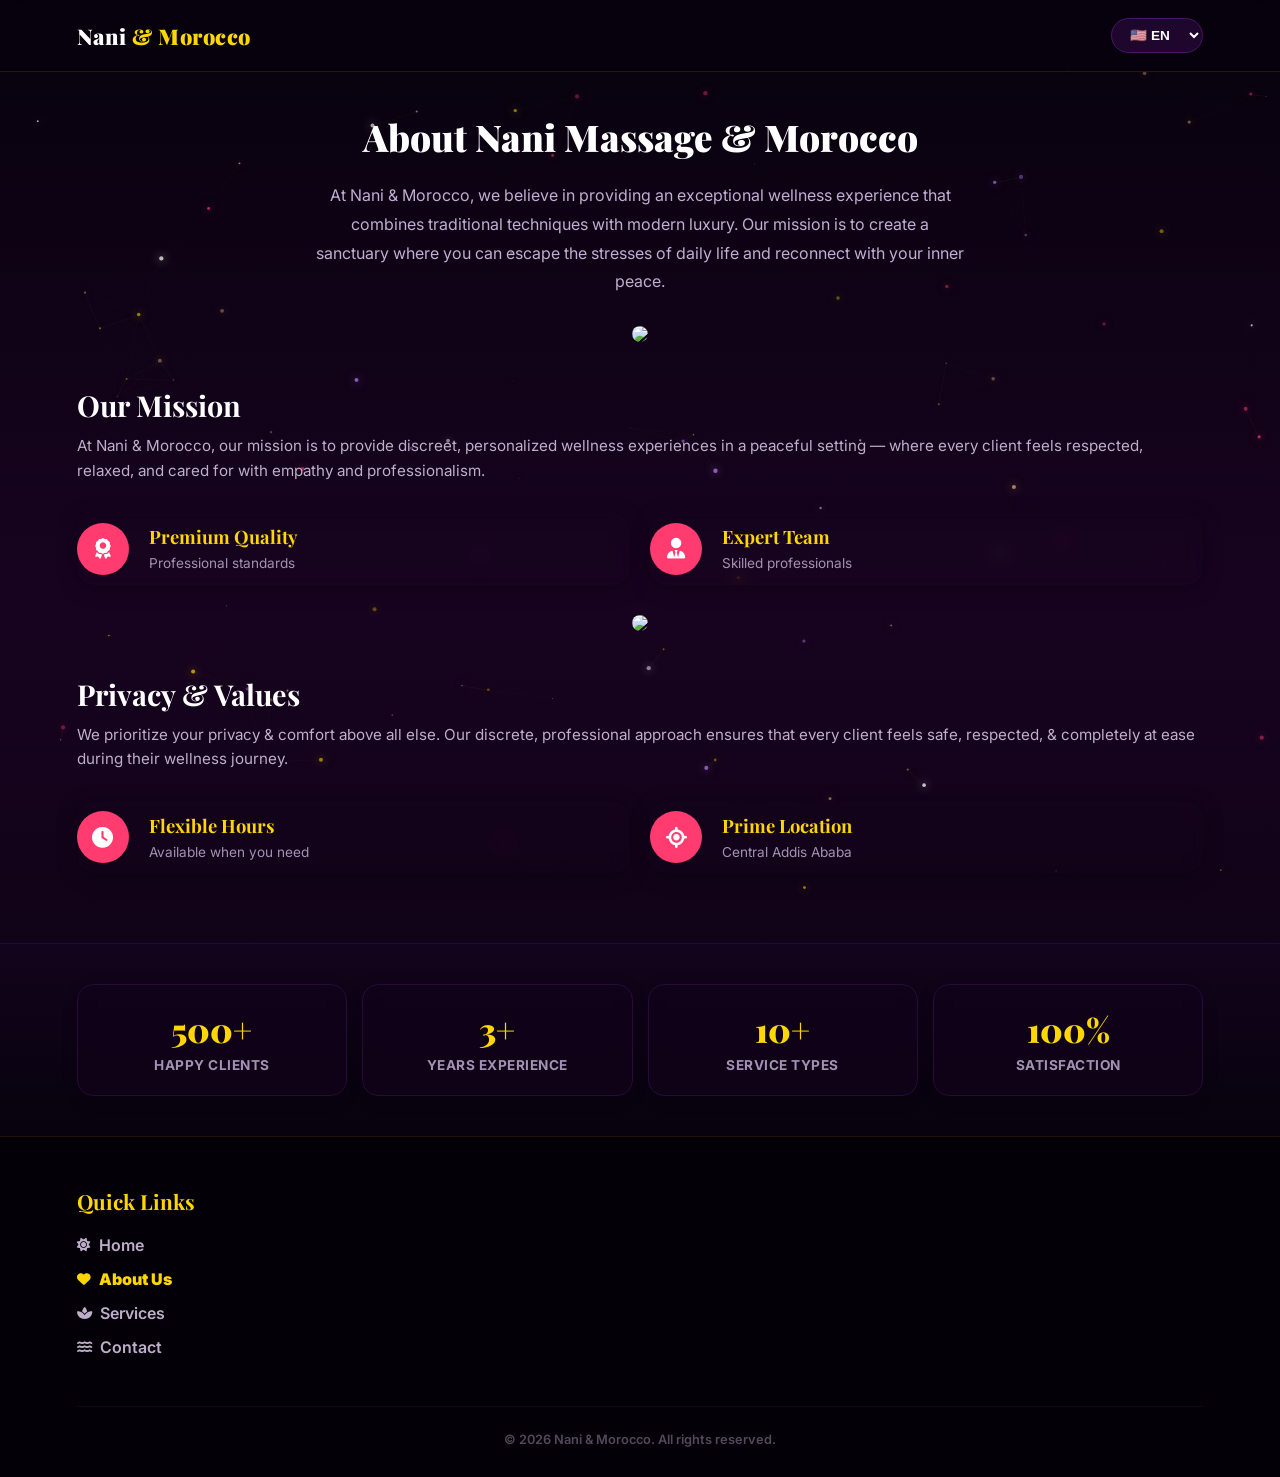
==== about.html @ 04560726 "Update images in about.html with new sources" ====
<!DOCTYPE html>
<html lang="en">
<head>
    <meta charset="UTF-8">
    <meta name="viewport" content="width=device-width, initial-scale=1.0">
    <title>About Nani Massage & Morocco</title>
    <link rel="stylesheet" href="style.css">
    <link rel="preconnect" href="https://fonts.googleapis.com">
    <link rel="preconnect" href="https://fonts.gstatic.com" crossorigin>
    <link href="https://fonts.googleapis.com/css2?family=Inter:wght@400;600;700;900&family=Playfair+Display:wght@700;900&display=swap" rel="stylesheet">
    <link rel="stylesheet" href="https://cdnjs.cloudflare.com/ajax/libs/font-awesome/6.4.0/css/all.min.css">
</head>
<body>

    <!-- ═══ PARTICLE ANIMATION ═══ -->
    <canvas id="particle-canvas"></canvas>

    <header class="navbar">
        <a href="index.html" class="logo" style="text-decoration: none;">Nani <span>& Morocco</span></a>
        <select id="lang-switcher" class="lang-dropdown-select">
            <option value="en" selected>🇺🇸 EN</option>
            <option value="am">🇪🇹 AM</option>
        </select>
    </header>

    <section class="get-in-touch-section">
        <div class="get-in-touch-header">
            <h2 id="about-main-title">About Nani Massage & Morocco</h2>
            <p id="about-main-desc" style="color: #c1aed3; line-height: 1.8; max-width: 650px; margin: 20px auto; font-size: 1rem;">At Nani & Morocco, we believe in providing an exceptional wellness experience that combines traditional techniques with modern luxury. Our mission is to create a sanctuary where you can escape the stresses of daily life and reconnect with your inner peace.</p>
        </div>

        <div style="text-align: center; margin: 30px 0;"><img src="https://images.unsplash.com/photo-1544161515-4ab6ce6db874?w=800&q=80" style="width: 100%; border-radius: 16px; max-height: 250px; object-fit: cover;"></div>

        <div class="get-in-touch-header" style="text-align: left; margin-top: 40px;">
            <h3 id="mission-title" style="font-family: 'Playfair Display', serif; font-size: 1.8rem; color: #fff;">Our Mission</h3>
            <p id="mission-desc" style="color: #bfaec9; font-size: 0.95rem; line-height: 1.6; margin-top: 10px;">At Nani & Morocco, our mission is to provide discreet, personalized wellness experiences in a peaceful setting — where every client feels respected, relaxed, and cared for with empathy and professionalism.</p>
        </div>

        <div class="contact-cards-stack" style="margin-top: 20px;">
            <div class="contact-detail-row" style="background: transparent; border: none; padding: 10px 0;">
                <div class="icon-circle-bg pink-btn-circle" style="background: #ff3b70;"><i class="fa-solid fa-award"></i></div>
                <div class="contact-row-text">
                    <h4 id="m-sub1-t">Premium Quality</h4>
                    <p id="m-sub1-d" style="font-size: 0.85rem; color: #a491b3; font-weight: 400;">Professional standards</p>
                </div>
            </div>
            <div class="contact-detail-row" style="background: transparent; border: none; padding: 10px 0;">
                <div class="icon-circle-bg pink-btn-circle" style="background: #ff3b70;"><i class="fa-solid fa-user-tie"></i></div>
                <div class="contact-row-text">
                    <h4 id="m-sub2-t">Expert Team</h4>
                    <p id="m-sub2-d" style="font-size: 0.85rem; color: #a491b3; font-weight: 400;">Skilled professionals</p>
                </div>
            </div>
        </div>

        <div style="text-align: center; margin: 30px 0;"><img src="https://images.unsplash.com/photo-1519823551278-64ac92734fb1?w=800&q=80" style="width: 100%; border-radius: 16px; max-height: 250px; object-fit: cover;"></div>

        <div class="get-in-touch-header" style="text-align: left; margin-top: 40px;">
            <h3 id="values-title" style="font-family: 'Playfair Display', serif; font-size: 1.8rem; color: #fff;">Privacy & Values</h3>
            <p id="values-desc" style="color: #bfaec9; font-size: 0.95rem; line-height: 1.6; margin-top: 10px;">We prioritize your privacy & comfort above all else. Our discrete, professional approach ensures that every client feels safe, respected, & completely at ease during their wellness journey.</p>
        </div>

        <div class="contact-cards-stack" style="margin-top: 20px;">
            <div class="contact-detail-row" style="background: transparent; border: none; padding: 10px 0;">
                <div class="icon-circle-bg pink-btn-circle" style="background: #ff3b70;"><i class="fa-solid fa-clock"></i></div>
                <div class="contact-row-text">
                    <h4 id="v-sub1-t">Flexible Hours</h4>
                    <p id="v-sub1-d" style="font-size: 0.85rem; color: #a491b3; font-weight: 400;">Available when you need</p>
                </div>
            </div>
            <div class="contact-detail-row" style="background: transparent; border: none; padding: 10px 0;">
                <div class="icon-circle-bg pink-btn-circle" style="background: #ff3b70;"><i class="fa-solid fa-location-crosshairs"></i></div>
                <div class="contact-row-text">
                    <h4 id="v-sub2-t">Prime Location</h4>
                    <p id="v-sub2-d" style="font-size: 0.85rem; color: #a491b3; font-weight: 400;">Central Addis Ababa</p>
                </div>
            </div>
        </div>
    </section>

    <section class="stats-grid-container">
        <div class="stat-item-box"><h3>500+</h3><p id="st-1">Happy Clients</p></div>
        <div class="stat-item-box"><h3>3+</h3><p id="st-2">Years Experience</p></div>
        <div class="stat-item-box"><h3>10+</h3><p id="st-3">Service Types</p></div>
        <div class="stat-item-box"><h3>100%</h3><p id="st-4">Satisfaction</p></div>
    </section>

    <footer class="vip-luxury-footer">
        <div class="footer-inner-content">
            <div class="footer-links-column">
                <h3 id="f-links-title">Quick Links</h3>
                <ul>
                    <li><a href="index.html" id="f-link-home"><i class="fa-solid fa-sun"></i> Home</a></li>
                    <li><a href="about.html" class="active-link" id="f-link-about"><i class="fa-solid fa-heart"></i> About Us</a></li>
                    <li><a href="services.html" id="f-link-services"><i class="fa-solid fa-spa"></i> Services</a></li>
                    <li><a href="booking.html" id="f-link-contact"><i class="fa-solid fa-water"></i> Contact</a></li>
                </ul>
            </div>
        </div>
        <div class="footer-copyright-bottom">
            <p>© 2026 Nani & Morocco. All rights reserved.</p>
        </div>
    </footer>

    <script>
        // ─── PARTICLE ANIMATION ───────────────────────────────────────────
        (function() {
            const canvas = document.getElementById('particle-canvas');
            const ctx = canvas.getContext('2d');
            let W, H;
            function resize() { W = canvas.width = window.innerWidth; H = canvas.height = window.innerHeight; }
            resize(); window.addEventListener('resize', resize);
            const COLORS = ['#ffd700','#ff3b70','#c084fc','#e0a96d','#ffffff'];
            class Particle {
                constructor(init) { this.reset(init); }
                reset(init) {
                    this.x=Math.random()*W; this.y=init?Math.random()*H:H+10;
                    this.r=Math.random()*1.8+0.4; this.color=COLORS[Math.floor(Math.random()*COLORS.length)];
                    this.vy=-(Math.random()*0.5+0.15); this.vx=(Math.random()-0.5)*0.3;
                    this.life=0; this.maxLife=Math.random()*200+150;
                }
                update() { this.x+=this.vx; this.y+=this.vy; this.life++; if(this.life>this.maxLife||this.y<-10)this.reset(false); }
                draw() {
                    const p=this.life/this.maxLife,alpha=p<0.2?p/0.2:p>0.8?1-(p-0.8)/0.2:1;
                    ctx.save(); ctx.globalAlpha=alpha*0.75; ctx.shadowBlur=10; ctx.shadowColor=this.color;
                    ctx.beginPath(); ctx.arc(this.x,this.y,this.r,0,Math.PI*2); ctx.fillStyle=this.color; ctx.fill(); ctx.restore();
                }
            }
            function drawLines(ps) {
                for(let i=0;i<ps.length;i++) for(let j=i+1;j<ps.length;j++){
                    const dx=ps[i].x-ps[j].x,dy=ps[i].y-ps[j].y,d=Math.sqrt(dx*dx+dy*dy);
                    if(d<100){ctx.save();ctx.globalAlpha=(1-d/100)*0.12;ctx.strokeStyle='#ffd700';ctx.lineWidth=0.5;ctx.beginPath();ctx.moveTo(ps[i].x,ps[i].y);ctx.lineTo(ps[j].x,ps[j].y);ctx.stroke();ctx.restore();}
                }
            }
            let mouse={x:-999,y:-999};
            window.addEventListener('mousemove',e=>{mouse.x=e.clientX;mouse.y=e.clientY;});
            const COUNT=Math.min(100,Math.floor(window.innerWidth/8));
            const particles=Array.from({length:COUNT},()=>new Particle(true));
            function animate(){
                ctx.clearRect(0,0,W,H); drawLines(particles);
                particles.forEach(p=>{
                    const dx=p.x-mouse.x,dy=p.y-mouse.y,d=Math.sqrt(dx*dx+dy*dy);
                    if(d<90){p.x+=(dx/d)*0.8;p.y+=(dy/d)*0.8;}
                    p.update(); p.draw();
                });
                requestAnimationFrame(animate);
            }
            animate();
        })();

        // ─── LANGUAGE ─────────────────────────────────────────────────────
        const translations = {
            en: {
                aboutMainTitle: "About Nani Massage & Morocco",
                aboutMainDesc: "At Nani & Morocco, we believe in providing an exceptional wellness experience that combines traditional techniques with modern luxury. Our mission is to create a sanctuary where you can escape the stresses of daily life and reconnect with your inner peace.",
                missionTitle: "Our Mission",
                missionDesc: "At Nani & Morocco, our mission is to provide discreet, personalized wellness experiences in a peaceful setting — where every client feels respected, relaxed, and cared for with empathy and professionalism.",
                mSub1T: "Premium Quality", mSub1D: "Professional standards",
                mSub2T: "Expert Team", mSub2D: "Skilled professionals",
                valuesTitle: "Privacy & Values",
                valuesDesc: "We prioritize your privacy & comfort above all else. Our discrete, professional approach ensures that every client feels safe, respected, & completely at ease during their wellness journey.",
                vSub1T: "Flexible Hours", vSub1D: "Available when you need",
                vSub2T: "Prime Location", vSub2D: "Central Addis Ababa",
                st1: "Happy Clients", st2: "Years Experience", st3: "Service Types", st4: "Satisfaction",
                fLinksTitle: "Quick Links"
            },
            am: {
                aboutMainTitle: "ስለ Nani ማሳጅ እና ሞሮኮ",
                aboutMainDesc: "በ Nani & Morocco፣ ባህላዊ ዘዴዎችን ከዘመናዊ የቅንጦት ሁኔታ ጋር የሚያጣምር ልዩ የዌልነስ አገልግሎት እንደምናቀርብ እናምናለን። አላማችን ከዕለት ተዕለት ኑሮ ውጥረት አምልጠው ከውስጥ ሰላምዎ ጋር የሚገናኙበት ማዕከል መፍጠር ነው።",
                missionTitle: "ራዕያችን (Mission)",
                missionDesc: "በ Nani & Morocco፣ የእኛ ተልዕኮ ሰላማዊ በሆነ አካባቢ ውስጥ ጥንቃቄ የተሞላበት እና የተመቻቸ የዌልነስ አገልግሎት መስጠት ነው — እያንዳንዱ ደንበኛ በአክብሮት፣ በመዝናናት እና በሙያዊ ብቃት እንክብካቤ እንዲያገኝ እናደርጋለን።",
                mSub1T: "ከፍተኛ ጥራት", mSub1D: "ፕሮፌሽናል ስታንዳርድ",
                mSub2T: "የባለሙያ ቡድን", mSub2D: "ብቁ ባለሙያዎች",
                valuesTitle: "ምስጢራዊነት እና እሴቶቻችን",
                valuesDesc: "ከምንም ነገር በላይ ለምስጢርዎ እና ለምቾትዎ ቅድሚያ እንሰጣለን። የእኛ ጥንቃቄ የተሞላበት ሙያዊ አካሄድ እያንዳንዱ ደንበኛ በዌልነስ ጉዟቸው ወቅት ደህንነቱ የተጠበቀ፣ የተከበረ እና ሙሉ በሙሉ ዘና ያለ ስሜት እንዲሰማው ያደርጋል።",
                vSub1T: "ተለዋዋጭ ሰዓታት", vSub1D: "በፈለጉት ሰዓት የሚገኝ",
                vSub2T: "ዋና ቦታ", vSub2D: "መሀል አዲስ አበባ",
                st1: "ደስተኛ ደንበኞች", st2: "የዓመታት ልምድ", st3: "የአገልግሎት ዓይነቶች", st4: "እርካታ",
                fLinksTitle: "ፈጣን ሊንኮች"
            }
        };
        const switcher = document.getElementById("lang-switcher");
        function applyLanguage(lang) {
            const t = translations[lang];
            document.getElementById("about-main-title").innerText = t.aboutMainTitle;
            document.getElementById("about-main-desc").innerText = t.aboutMainDesc;
            document.getElementById("mission-title").innerText = t.missionTitle;
            document.getElementById("mission-desc").innerText = t.missionDesc;
            document.getElementById("m-sub1-t").innerText = t.mSub1T;
            document.getElementById("m-sub1-d").innerText = t.mSub1D;
            document.getElementById("m-sub2-t").innerText = t.mSub2T;
            document.getElementById("m-sub2-d").innerText = t.mSub2D;
            document.getElementById("values-title").innerText = t.valuesTitle;
            document.getElementById("values-desc").innerText = t.valuesDesc;
            document.getElementById("v-sub1-t").innerText = t.vSub1T;
            document.getElementById("v-sub1-d").innerText = t.vSub1D;
            document.getElementById("v-sub2-t").innerText = t.vSub2T;
            document.getElementById("v-sub2-d").innerText = t.vSub2D;
            document.getElementById("st-1").innerText = t.st1;
            document.getElementById("st-2").innerText = t.st2;
            document.getElementById("st-3").innerText = t.st3;
            document.getElementById("st-4").innerText = t.st4;
            document.getElementById("f-links-title").innerText = t.fLinksTitle;
            localStorage.setItem("selectedLang", lang);
        }
        switcher.addEventListener("change", e => applyLanguage(e.target.value));
        const savedLang = localStorage.getItem("selectedLang") || "en";
        switcher.value = savedLang;
        applyLanguage(savedLang);
    </script>
</body>
</html>
---- style.css ----
/* ==========================================================================
   1. Base Setup & Font Integration
   ========================================================================== */
* {
    margin: 0;
    padding: 0;
    box-sizing: border-box;
}

body {
    background: linear-gradient(180deg, #07020d 0%, #17031f 40%, #07020d 100%);
    color: #FFFFFF;
    font-family: 'Inter', sans-serif;
    overflow-x: hidden;
    position: relative;
}

/* ==========================================================================
   PARTICLE ANIMATION CANVAS
   ========================================================================== */
#particle-canvas {
    position: fixed;
    top: 0; left: 0;
    width: 100%; height: 100%;
    z-index: 0;
    pointer-events: none;
}

/* Ensure all content sits above canvas */
.navbar, section, footer, header {
    position: relative;
    z-index: 1;
}

/* ==========================================================================
   2. Header & Language Switcher Dropdown
   ========================================================================== */
.navbar {
    display: flex;
    justify-content: space-between;
    align-items: center;
    padding: 18px 6%;
    background: rgba(7, 2, 13, 0.85);
    backdrop-filter: blur(20px);
    border-bottom: 1px solid rgba(255, 215, 0, 0.12);
    position: sticky;
    top: 0; z-index: 100;
}

.logo {
    font-family: 'Playfair Display', serif;
    font-size: 1.35rem;
    font-weight: 900;
    color: #FFFFFF;
    letter-spacing: 0.5px;
}

.logo span { color: #ffd700; }

.nav-right {
    display: flex;
    align-items: center;
    gap: 12px;
}

.lang-dropdown-select {
    background: #1e062c;
    border: 1px solid #4a1566;
    color: #FFFFFF;
    padding: 8px 14px;
    border-radius: 20px;
    font-size: 0.85rem;
    font-weight: 700;
    cursor: pointer;
    outline: none;
}

.lang-dropdown-select option {
    background: #17031f;
    color: #FFFFFF;
}

/* ==========================================================================
   3. Hero Showcase (Welcome Page)
   ========================================================================== */
.hero-section {
    padding: 60px 6% 40px 6%;
    text-align: center;
    position: relative;
    z-index: 1;
}

.hero-icon {
    font-size: 2.5rem;
    color: #ffd700;
    margin-bottom: 15px;
    animation: floatIcon 3s ease-in-out infinite;
}

@keyframes floatIcon {
    0%, 100% { transform: translateY(0); }
    50% { transform: translateY(-8px); }
}

.hero-title {
    font-family: 'Playfair Display', serif;
    font-size: 2.6rem;
    font-weight: 900;
    line-height: 1.3;
    margin-bottom: 20px;
    letter-spacing: 0.5px;
}

.hero-desc {
    color: #ffd700;
    font-size: 1rem;
    font-weight: 600;
    line-height: 1.6;
    max-width: 540px;
    margin: 0 auto 35px auto;
}

.hero-buttons {
    display: flex;
    flex-direction: column;
    gap: 15px;
    max-width: 320px;
    margin: 0 auto;
}

.btn-pink-full {
    display: inline-block;
    background: linear-gradient(90deg, #ff3b70 0%, #e60042 100%);
    color: #fff;
    padding: 16px;
    border-radius: 30px;
    border: none;
    font-weight: 800;
    font-size: 1rem;
    cursor: pointer;
    text-decoration: none;
    text-align: center;
    box-shadow: 0 4px 20px rgba(255, 59, 112, 0.4);
    transition: transform 0.2s ease, box-shadow 0.2s ease;
    width: 100%;
}

.btn-pink-full:hover {
    transform: translateY(-2px);
    box-shadow: 0 8px 30px rgba(255, 59, 112, 0.55);
}

.btn-pink-full:active { transform: scale(0.98); }

.btn-gold-outline {
    display: inline-block;
    background: transparent;
    border: 1.5px solid #ffd700;
    color: #ffd700;
    padding: 14px;
    border-radius: 30px;
    font-weight: 800;
    font-size: 1rem;
    cursor: pointer;
    text-decoration: none;
    text-align: center;
    transition: background 0.2s ease;
}

.btn-gold-outline:hover {
    background: rgba(255, 215, 0, 0.08);
}

/* ==========================================================================
   4. Premium Services Layout
   ========================================================================== */
.premium-services-section { padding: 40px 6%; }
.services-header-box { text-align: center; margin-bottom: 35px; }
.gold-tag { color: #ffd700; font-size: 0.85rem; font-weight: 800; letter-spacing: 1.5px; display: block; }
.services-header-box h2 { font-family: 'Playfair Display', serif; font-size: 2.3rem; font-weight: 900; margin-top: 10px; }
.services-header-box p { color: #a491b3; font-size: 0.95rem; margin-top: 8px; }

.services-vertical-list { display: flex; flex-direction: column; gap: 30px; }

.service-panel-card {
    background: rgba(18, 4, 28, 0.85);
    border: 1px solid #310d47;
    border-radius: 20px;
    overflow: hidden;
    box-shadow: 0 5px 25px rgba(0,0,0,0.4);
    backdrop-filter: blur(10px);
    transition: transform 0.3s ease, box-shadow 0.3s ease;
}

.service-panel-card:hover {
    transform: translateY(-4px);
    box-shadow: 0 12px 40px rgba(255, 59, 112, 0.15);
}

.panel-img-wrap { height: 230px; position: relative; }
.panel-img-wrap img { width: 100%; height: 100%; object-fit: cover; }

.panel-badge-pink, .panel-badge-blue {
    position: absolute;
    top: 15px; left: 15px;
    color: white;
    padding: 5px 14px;
    border-radius: 20px;
    font-size: 0.75rem;
    font-weight: 800;
}
.panel-badge-pink { background: #ff3b70; }
.panel-badge-blue { background: #007bff; }

.panel-info-content { padding: 25px; }
.panel-info-content h3 { font-family: 'Playfair Display', serif; font-size: 1.4rem; font-weight: 900; color: #fff; margin-bottom: 12px; }
.panel-text-desc { color: #c1aed3; font-size: 0.9rem; line-height: 1.6; margin-bottom: 15px; }

.btn-panel-action {
    display: block;
    width: 100%;
    border: none;
    text-align: center;
    background: #ffd700;
    color: #000;
    padding: 14px;
    border-radius: 25px;
    font-weight: 800;
    font-size: 1rem;
    cursor: pointer;
    text-decoration: none;
    box-shadow: 0 4px 12px rgba(255, 215, 0, 0.2);
    transition: transform 0.2s ease, box-shadow 0.2s ease;
}

.btn-panel-action:hover {
    transform: translateY(-2px);
    box-shadow: 0 8px 25px rgba(255, 215, 0, 0.35);
}

/* ==========================================================================
   5. Contact Info Layout
   ========================================================================== */
.get-in-touch-section { padding: 40px 6%; text-align: center; }
.get-in-touch-header h2 { font-family: 'Playfair Display', serif; font-size: 2.3rem; font-weight: 900; margin-bottom: 8px; }
.get-in-touch-header p { color: #a491b3; font-size: 0.95rem; margin-bottom: 30px; }

.contact-cards-stack { display: flex; flex-direction: column; gap: 20px; margin-bottom: 30px; text-align: left; }

.contact-detail-row {
    background: rgba(22, 5, 36, 0.8);
    border: 1px solid rgba(255, 215, 0, 0.15);
    padding: 20px;
    border-radius: 16px;
    display: flex;
    align-items: center;
    gap: 20px;
    box-shadow: 0 4px 20px rgba(0, 0, 0, 0.25);
    backdrop-filter: blur(8px);
    transition: border-color 0.3s ease, transform 0.3s ease;
}

.contact-detail-row:hover {
    border-color: rgba(255, 215, 0, 0.35);
    transform: translateY(-2px);
}

.icon-circle-bg {
    width: 52px; height: 52px;
    border-radius: 50%;
    display: flex;
    justify-content: center;
    align-items: center;
    color: white;
    font-size: 1.3rem;
    flex-shrink: 0;
}
.pink-btn-circle { background: #ff3b70; }

.contact-row-text h4 { color: #ffd700; font-size: 1.15rem; font-weight: 700; font-family: 'Playfair Display', serif; }
.contact-row-text p { font-size: 0.9rem; margin-top: 4px; color: #bfaec9; line-height: 1.5; }

/* ==========================================================================
   6. Contact Form
   ========================================================================== */
.appointment-form-box {
    background: rgba(18, 4, 28, 0.85);
    border: 1px solid #310d47;
    padding: 35px 25px;
    border-radius: 20px;
    box-shadow: 0 8px 25px rgba(0, 0, 0, 0.4);
    backdrop-filter: blur(10px);
    text-align: left;
}

.appointment-form-box h3 {
    font-family: 'Playfair Display', serif;
    font-size: 1.6rem;
    color: #fff;
    margin-bottom: 18px;
    text-align: center;
}

.form-field-group { margin-bottom: 20px; }

.form-field-group label {
    display: block;
    font-size: 0.9rem;
    color: #ffd700;
    margin-bottom: 8px;
    font-weight: 600;
}

.form-field-group input {
    width: 100%;
    padding: 14px;
    background: #1e062c !important;
    border: 1px solid #4a1566 !important;
    color: #FFFFFF !important;
    border-radius: 10px;
    outline: none;
    font-size: 0.95rem;
    transition: border-color 0.3s ease;
}

.form-field-group input:focus { border-color: #ff3b70 !important; }
.form-field-group input::placeholder { color: #7a638a !important; }

/* ==========================================================================
   7. Escape Banner
   ========================================================================== */
.not-sure-section { padding: 30px 6%; }
.not-sure-box {
    background: linear-gradient(135deg, rgba(35, 6, 53, 0.9) 0%, rgba(11, 1, 18, 0.9) 100%);
    border: 1px solid #ff3b70;
    border-radius: 24px;
    padding: 40px 25px;
    text-align: center;
    box-shadow: 0 8px 30px rgba(255, 59, 112, 0.15);
    backdrop-filter: blur(10px);
}

.not-sure-box h2 { font-weight: 900; font-size: 1.9rem; margin-bottom: 12px; }
.not-sure-box p { color: #ffd700; font-size: 0.95rem; line-height: 1.6; margin-bottom: 25px; }

/* ==========================================================================
   8. Stats (About Page)
   ========================================================================== */
.stats-grid-container {
    display: grid;
    grid-template-columns: repeat(2, 1fr);
    gap: 15px;
    padding: 40px 6%;
    background: linear-gradient(180deg, #12041c 0%, #07020d 100%);
    border-top: 1px solid #230b33;
}

.stat-item-box {
    background: rgba(17, 3, 25, 0.8);
    border: 1px solid #280b3b;
    padding: 22px 15px;
    border-radius: 16px;
    text-align: center;
    box-shadow: 0 4px 15px rgba(0,0,0,0.2);
    backdrop-filter: blur(8px);
}

.stat-item-box h3 { color: #ffd700; font-size: 2.1rem; font-weight: 900; font-family: 'Playfair Display', serif; }
.stat-item-box p { color: #a491b3; font-size: 0.85rem; margin-top: 6px; font-weight: 700; text-transform: uppercase; letter-spacing: 0.5px; }

/* ==========================================================================
   9. Footer
   ========================================================================== */
.vip-luxury-footer {
    background: rgba(4, 1, 8, 0.95);
    padding: 50px 6% 30px 6%;
    border-top: 1px solid rgba(255, 215, 0, 0.1);
    backdrop-filter: blur(10px);
}
.footer-inner-content { display: flex; flex-direction: column; gap: 35px; }
.brand-pitch { color: #a491b3; font-size: 0.9rem; line-height: 1.6; margin-top: 12px; }
.brand-social-icons { display: flex; gap: 12px; margin-top: 20px; }

.footer-round-btn {
    width: 42px; height: 42px;
    border-radius: 50%;
    background: #12041c;
    border: 1px solid #2d0c40;
    color: #ffd700;
    display: flex;
    justify-content: center;
    align-items: center;
    text-decoration: none;
    font-size: 1.1rem;
    transition: background 0.2s ease, transform 0.2s ease;
}

.footer-round-btn:hover {
    background: #2d0c40;
    transform: scale(1.1);
}

.footer-links-column h3 {
    font-family: 'Playfair Display', serif;
    color: #ffd700;
    font-size: 1.3rem;
    margin-bottom: 20px;
    font-weight: 700;
}
.footer-links-column ul { list-style: none; }
.footer-links-column li { margin-bottom: 14px; }

.footer-links-column a {
    color: #bfaec9;
    text-decoration: none;
    font-size: 1rem;
    font-weight: 600;
    display: flex;
    align-items: center;
    transition: color 0.2s ease;
}

.footer-links-column a:hover { color: #ffd700; }

.footer-links-column a i {
    font-size: 0.85rem;
    margin-right: 8px;
}

.footer-links-column a.active-link {
    color: #ffd700 !important;
    font-weight: 900;
}

.footer-contact-details li {
    display: flex;
    align-items: center;
    gap: 10px;
    color: #bfaec9;
    font-size: 0.95rem;
    line-height: 1.5;
}
.footer-contact-details i { color: #ffd700; width: 20px; font-size: 1rem; }

.footer-copyright-bottom {
    text-align: center;
    border-top: 1px solid #12041c;
    padding-top: 25px;
    margin-top: 35px;
    color: #55485c;
    font-size: 0.8rem;
    font-weight: 600;
}

/* ==========================================================================
   10. Responsive
   ========================================================================== */
@media (min-width: 768px) {
    .hero-buttons { flex-direction: row; max-width: 100%; justify-content: center; }
    .footer-inner-content { grid-template-columns: repeat(3, 1fr); display: grid; gap: 40px; }
    .contact-cards-stack { grid-template-columns: repeat(2, 1fr); display: grid; gap: 20px; }
    .stats-grid-container { grid-template-columns: repeat(4, 1fr); }
    .services-vertical-list { display: grid; grid-template-columns: repeat(2, 1fr); gap: 25px; }
    .not-sure-box { max-width: 700px; margin: 0 auto; padding: 50px; }
    .appointment-form-box { max-width: 600px; margin: 40px auto 0 auto; }
}
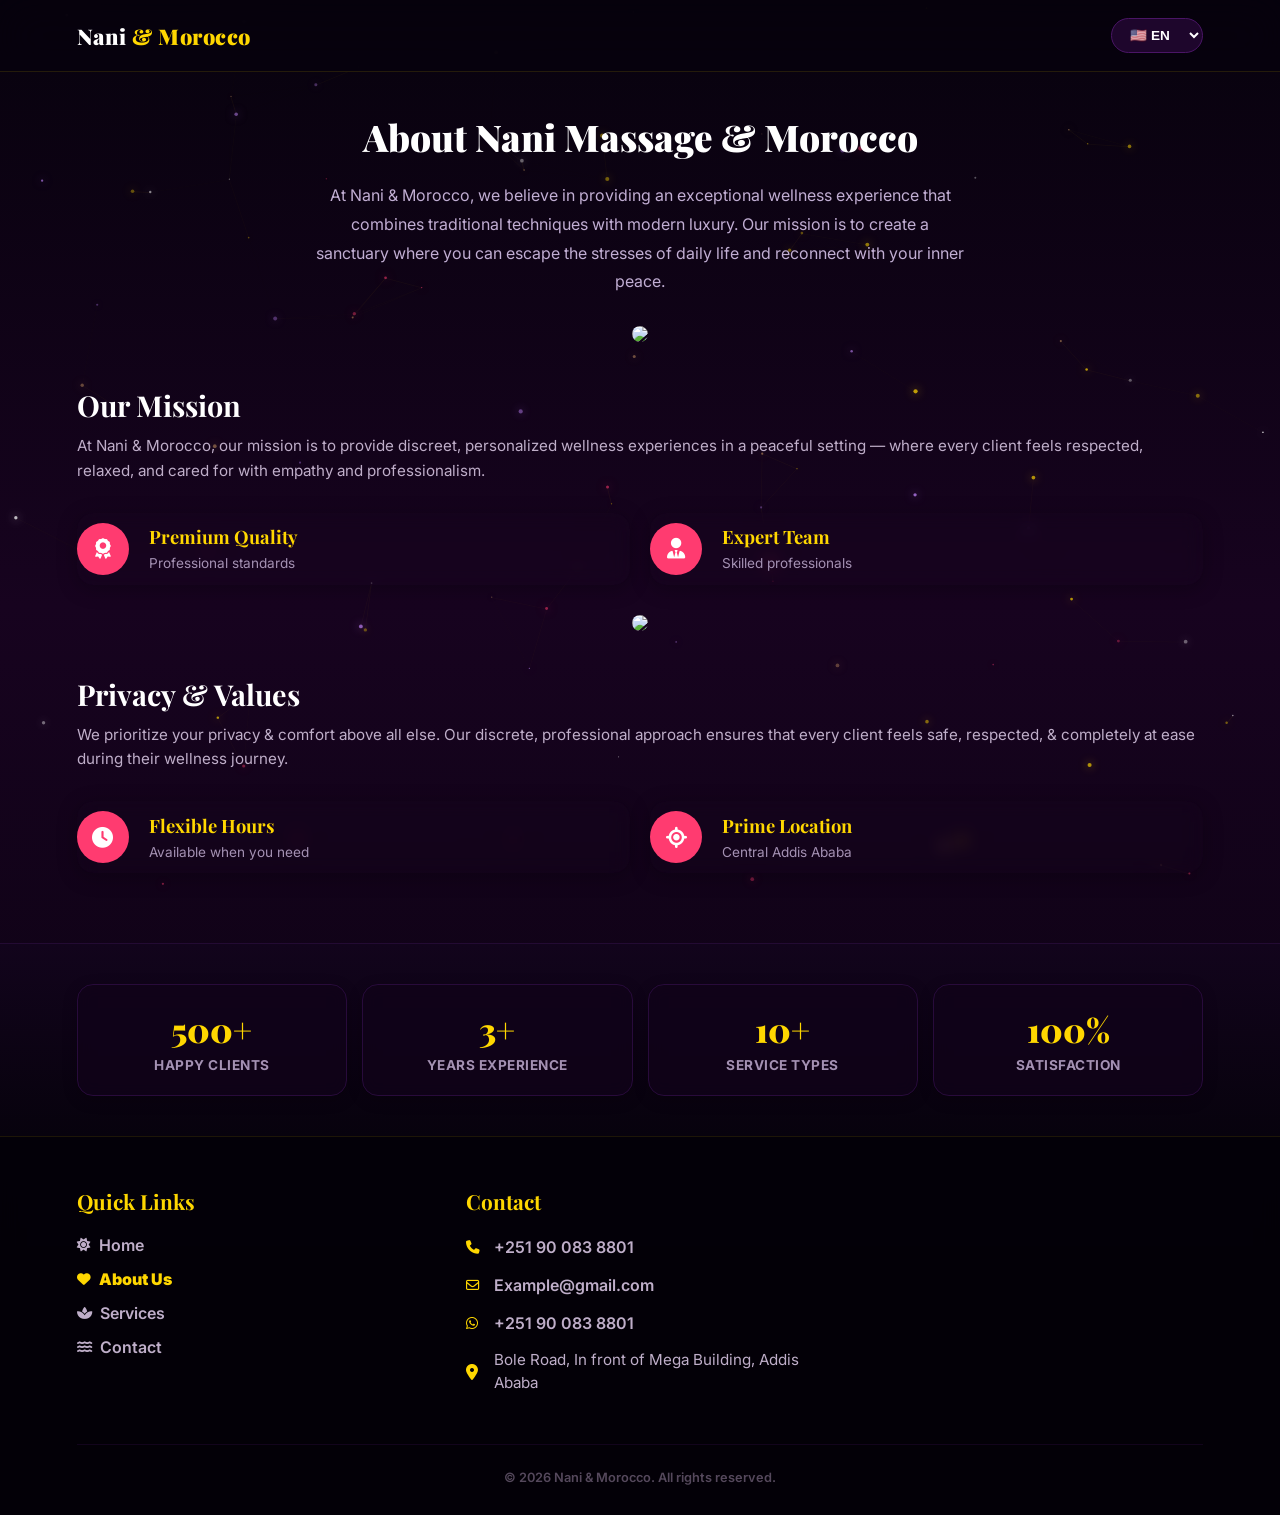
==== commit ac59f62f: "Add contact information section to footer" ====
--- a/about.html
+++ b/about.html
@@ -94,6 +94,15 @@
                     <li><a href="about.html" class="active-link" id="f-link-about"><i class="fa-solid fa-heart"></i> About Us</a></li>
                     <li><a href="services.html" id="f-link-services"><i class="fa-solid fa-spa"></i> Services</a></li>
                     <li><a href="booking.html" id="f-link-contact"><i class="fa-solid fa-water"></i> Contact</a></li>
+                </ul>
+            </div>
+            <div class="footer-links-column">
+                <h3>Contact</h3>
+                <ul class="footer-contact-details">
+                    <li><a href="tel:+251900838801" style="text-decoration:none;color:inherit;"><i class="fa-solid fa-phone"></i> +251 90 083 8801</a></li>
+                    <li><a href="mailto:Example@gmail.com" style="text-decoration:none;color:inherit;"><i class="fa-regular fa-envelope"></i> Example@gmail.com</a></li>
+                    <li><a href="https://wa.me/251900838801" target="_blank" style="text-decoration:none;color:inherit;"><i class="fa-brands fa-whatsapp"></i> +251 90 083 8801</a></li>
+                    <li><i class="fa-solid fa-location-dot"></i> Bole Road, In front of Mega Building, Addis Ababa</li>
                 </ul>
             </div>
         </div>
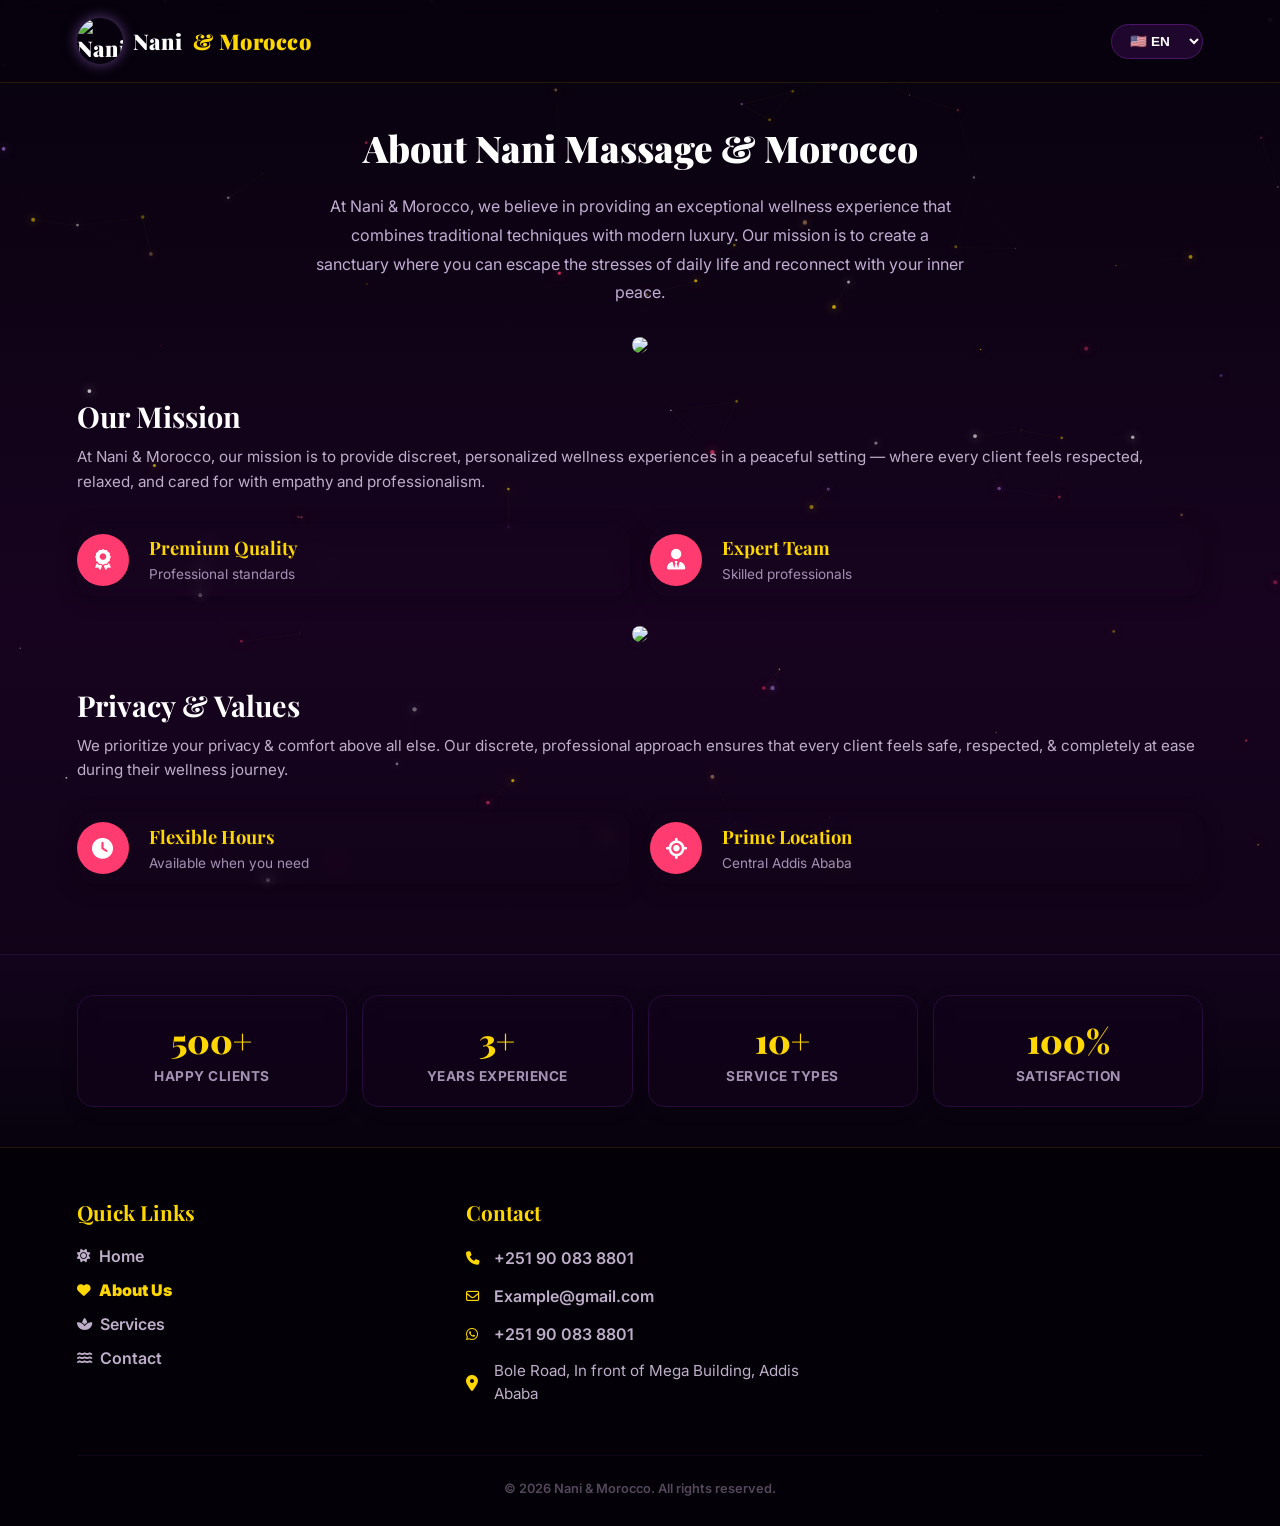
==== commit 6fe07b80: "Update logo link with image and styling" ====
--- a/about.html
+++ b/about.html
@@ -16,7 +16,10 @@
     <canvas id="particle-canvas"></canvas>
 
     <header class="navbar">
-        <a href="index.html" class="logo" style="text-decoration: none;">Nani <span>& Morocco</span></a>
+        <a href="index.html" class="logo" style="text-decoration:none;display:flex;align-items:center;gap:10px;">
+            <img src="logo.png" alt="Nani Logo" style="width:46px;height:46px;border-radius:50%;object-fit:cover;box-shadow:0 0 14px rgba(192,132,252,0.5);">
+            Nani <span>& Morocco</span>
+        </a>
         <select id="lang-switcher" class="lang-dropdown-select">
             <option value="en" selected>🇺🇸 EN</option>
             <option value="am">🇪🇹 AM</option>
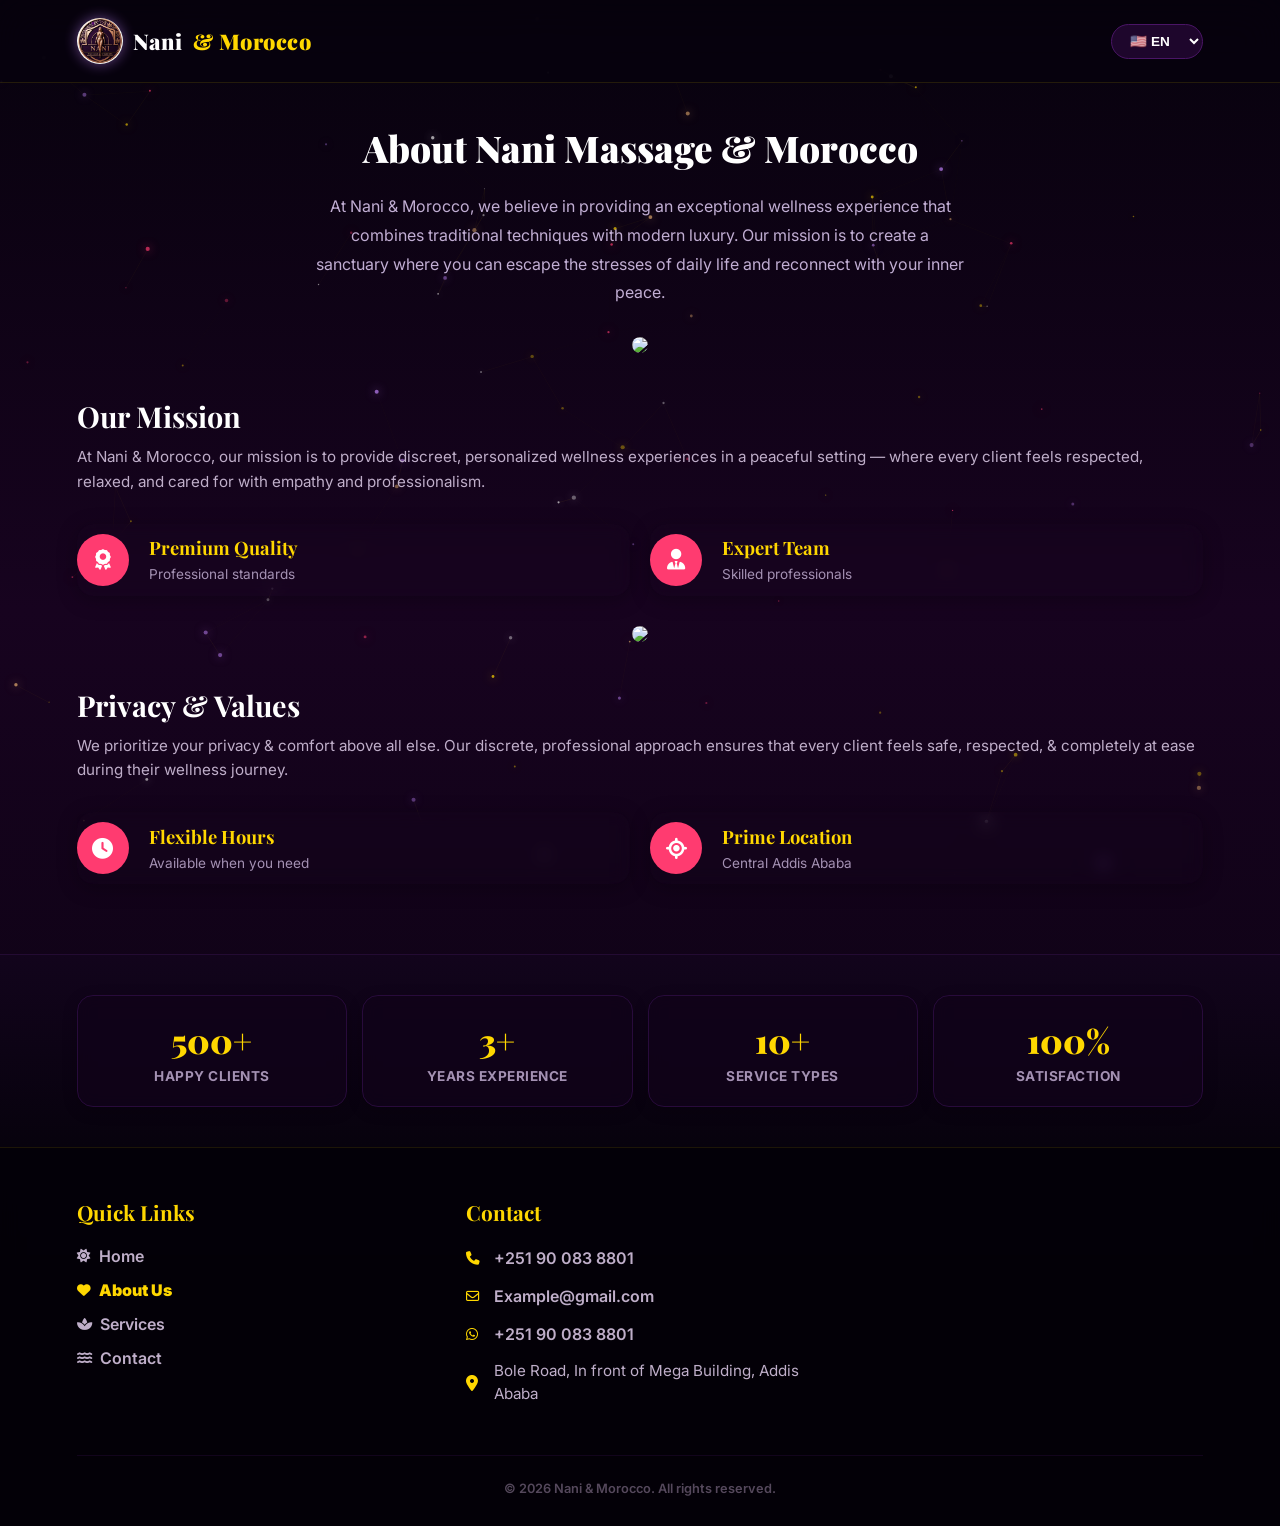
==== commit cc5773b0: "Change logo image blend mode to lighten" ====
--- a/about.html
+++ b/about.html
@@ -17,7 +17,7 @@
 
     <header class="navbar">
         <a href="index.html" class="logo" style="text-decoration:none;display:flex;align-items:center;gap:10px;">
-            <img src="logo.png" alt="Nani Logo" style="width:46px;height:46px;border-radius:50%;object-fit:cover;box-shadow:0 0 14px rgba(192,132,252,0.5);">
+            <img src="logo.png" alt="Nani Logo" style="width:46px;height:46px;border-radius:50%;object-fit:cover;mix-blend-mode:lighten;box-shadow:0 0 14px rgba(192,132,252,0.5);">
             Nani <span>& Morocco</span>
         </a>
         <select id="lang-switcher" class="lang-dropdown-select">
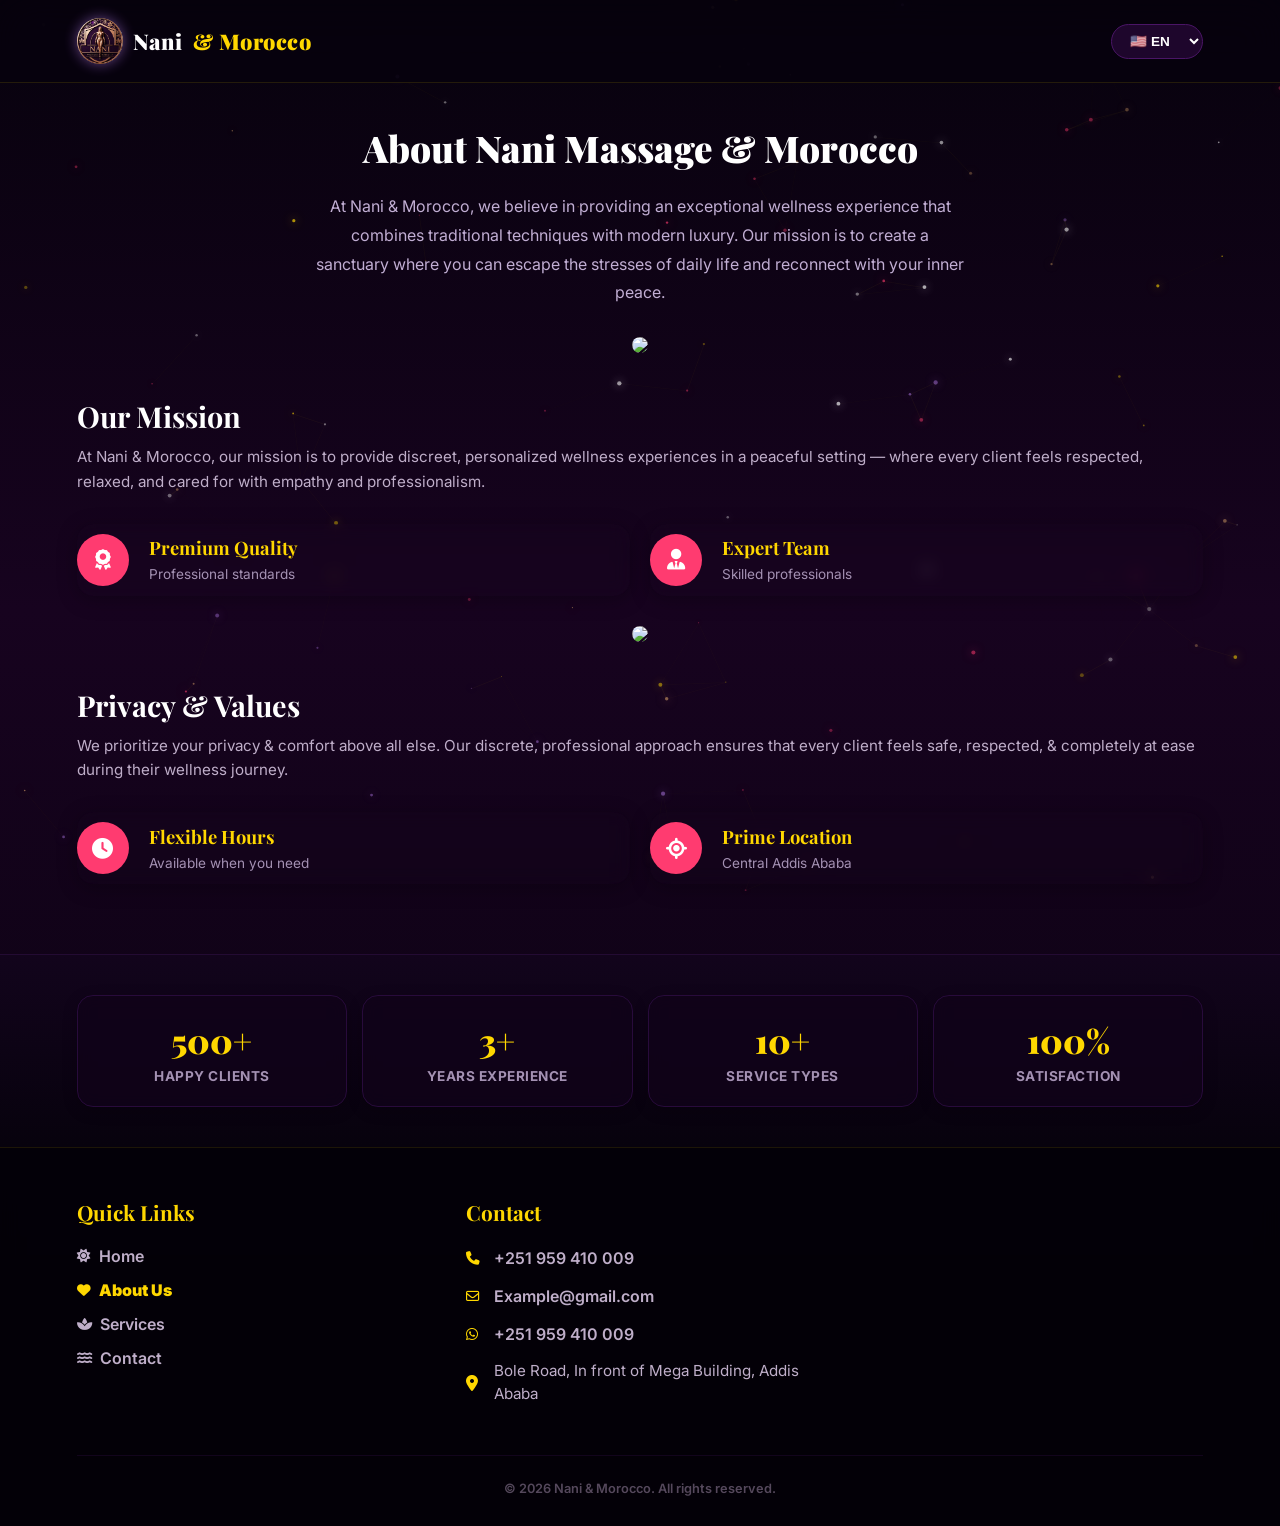
==== commit 411d9ccb: "Update about.html" ====
--- a/about.html
+++ b/about.html
@@ -102,9 +102,9 @@
             <div class="footer-links-column">
                 <h3>Contact</h3>
                 <ul class="footer-contact-details">
-                    <li><a href="tel:+251900838801" style="text-decoration:none;color:inherit;"><i class="fa-solid fa-phone"></i> +251 90 083 8801</a></li>
+                    <li><a href="tel:+251959410009" style="text-decoration:none;color:inherit;"><i class="fa-solid fa-phone"></i> +251 959 410 009</a></li>
                     <li><a href="mailto:Example@gmail.com" style="text-decoration:none;color:inherit;"><i class="fa-regular fa-envelope"></i> Example@gmail.com</a></li>
-                    <li><a href="https://wa.me/251900838801" target="_blank" style="text-decoration:none;color:inherit;"><i class="fa-brands fa-whatsapp"></i> +251 90 083 8801</a></li>
+                    <li><a href="https://wa.me/251959410009" target="_blank" style="text-decoration:none;color:inherit;"><i class="fa-brands fa-whatsapp"></i> +251 959 410 009</a></li>
                     <li><i class="fa-solid fa-location-dot"></i> Bole Road, In front of Mega Building, Addis Ababa</li>
                 </ul>
             </div>
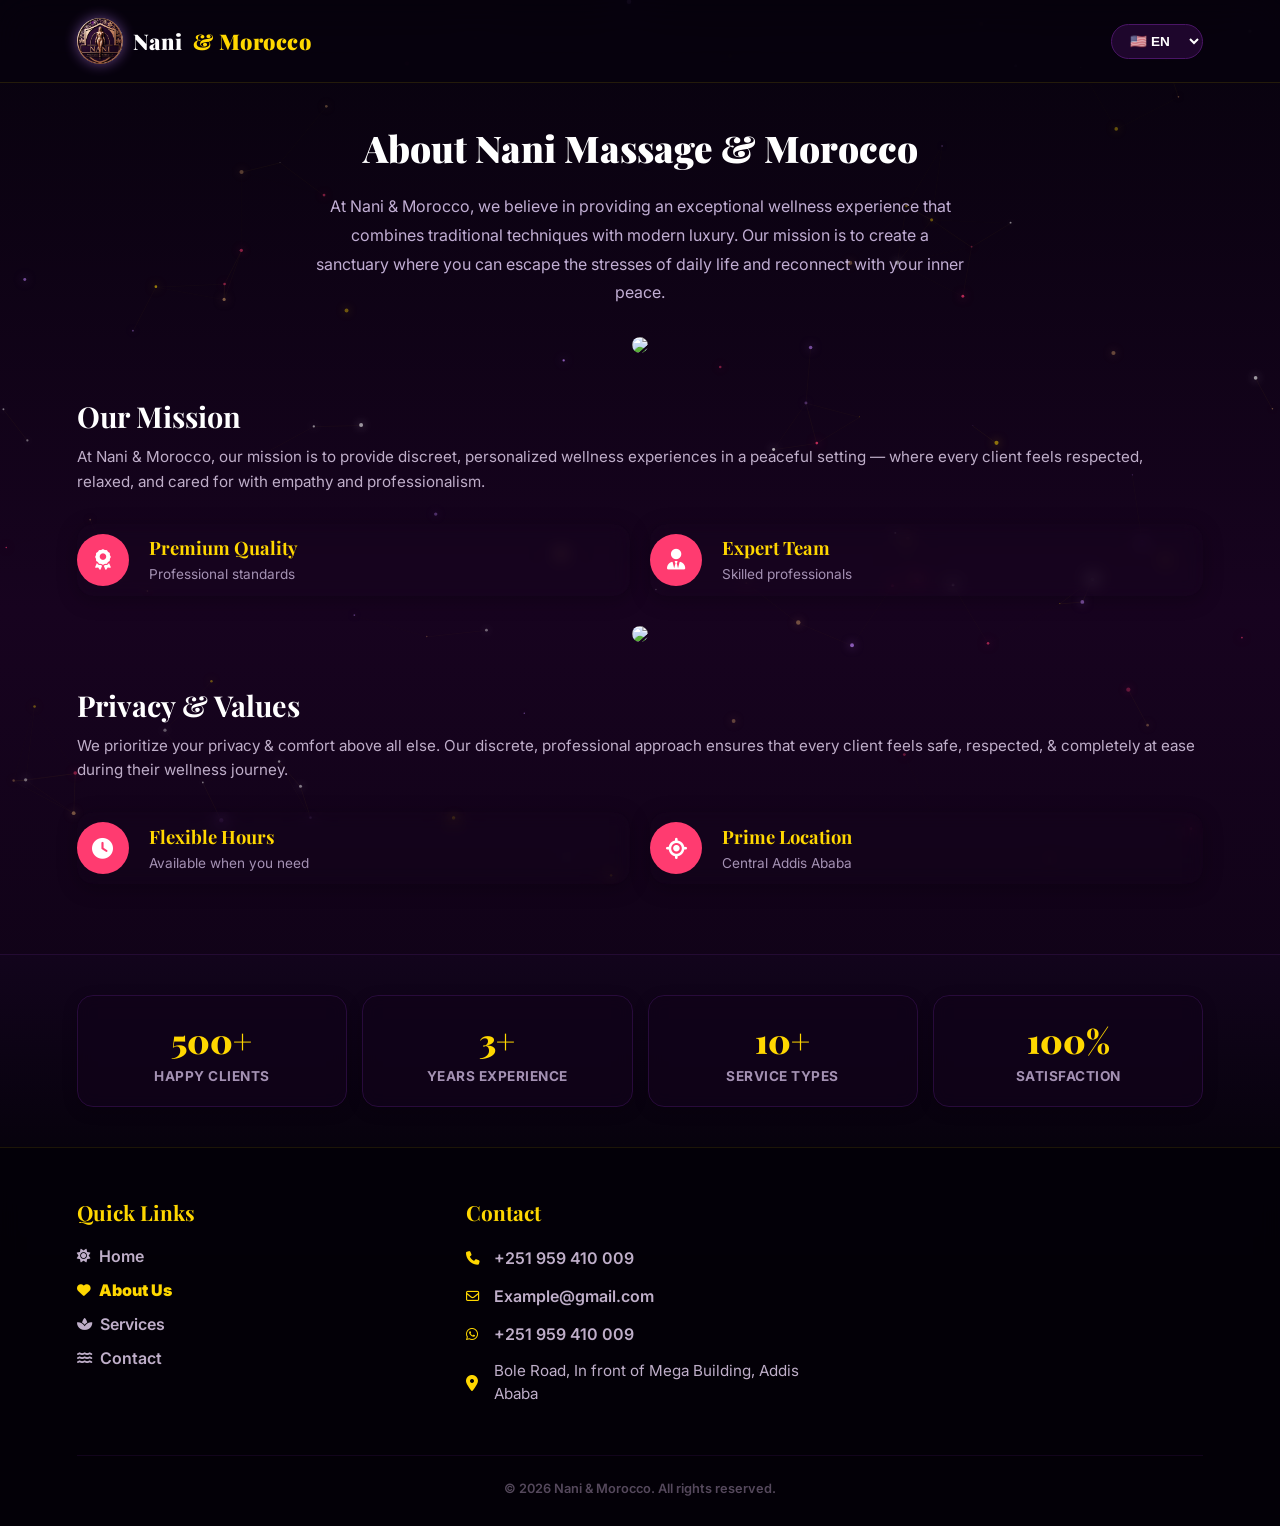
==== commit 1e06da6f: "Update about.html" ====
--- a/about.html
+++ b/about.html
@@ -5,6 +5,7 @@
     <meta name="viewport" content="width=device-width, initial-scale=1.0">
     <title>About Nani Massage & Morocco</title>
     <link rel="stylesheet" href="style.css">
+    <link rel="icon" type="image/png" href="logo.png">
     <link rel="preconnect" href="https://fonts.googleapis.com">
     <link rel="preconnect" href="https://fonts.gstatic.com" crossorigin>
     <link href="https://fonts.googleapis.com/css2?family=Inter:wght@400;600;700;900&family=Playfair+Display:wght@700;900&display=swap" rel="stylesheet">
@@ -16,7 +17,7 @@
     <canvas id="particle-canvas"></canvas>
 
     <header class="navbar">
-        <a href="index.html" class="logo" style="text-decoration:none;display:flex;align-items:center;gap:10px;">
+        <a href="index.html" class="logo" style="text-decoration:none;display:flex;align-items:center;gap:10px;white-space:nowrap;">
             <img src="logo.png" alt="Nani Logo" style="width:46px;height:46px;border-radius:50%;object-fit:cover;mix-blend-mode:lighten;box-shadow:0 0 14px rgba(192,132,252,0.5);">
             Nani <span>& Morocco</span>
         </a>
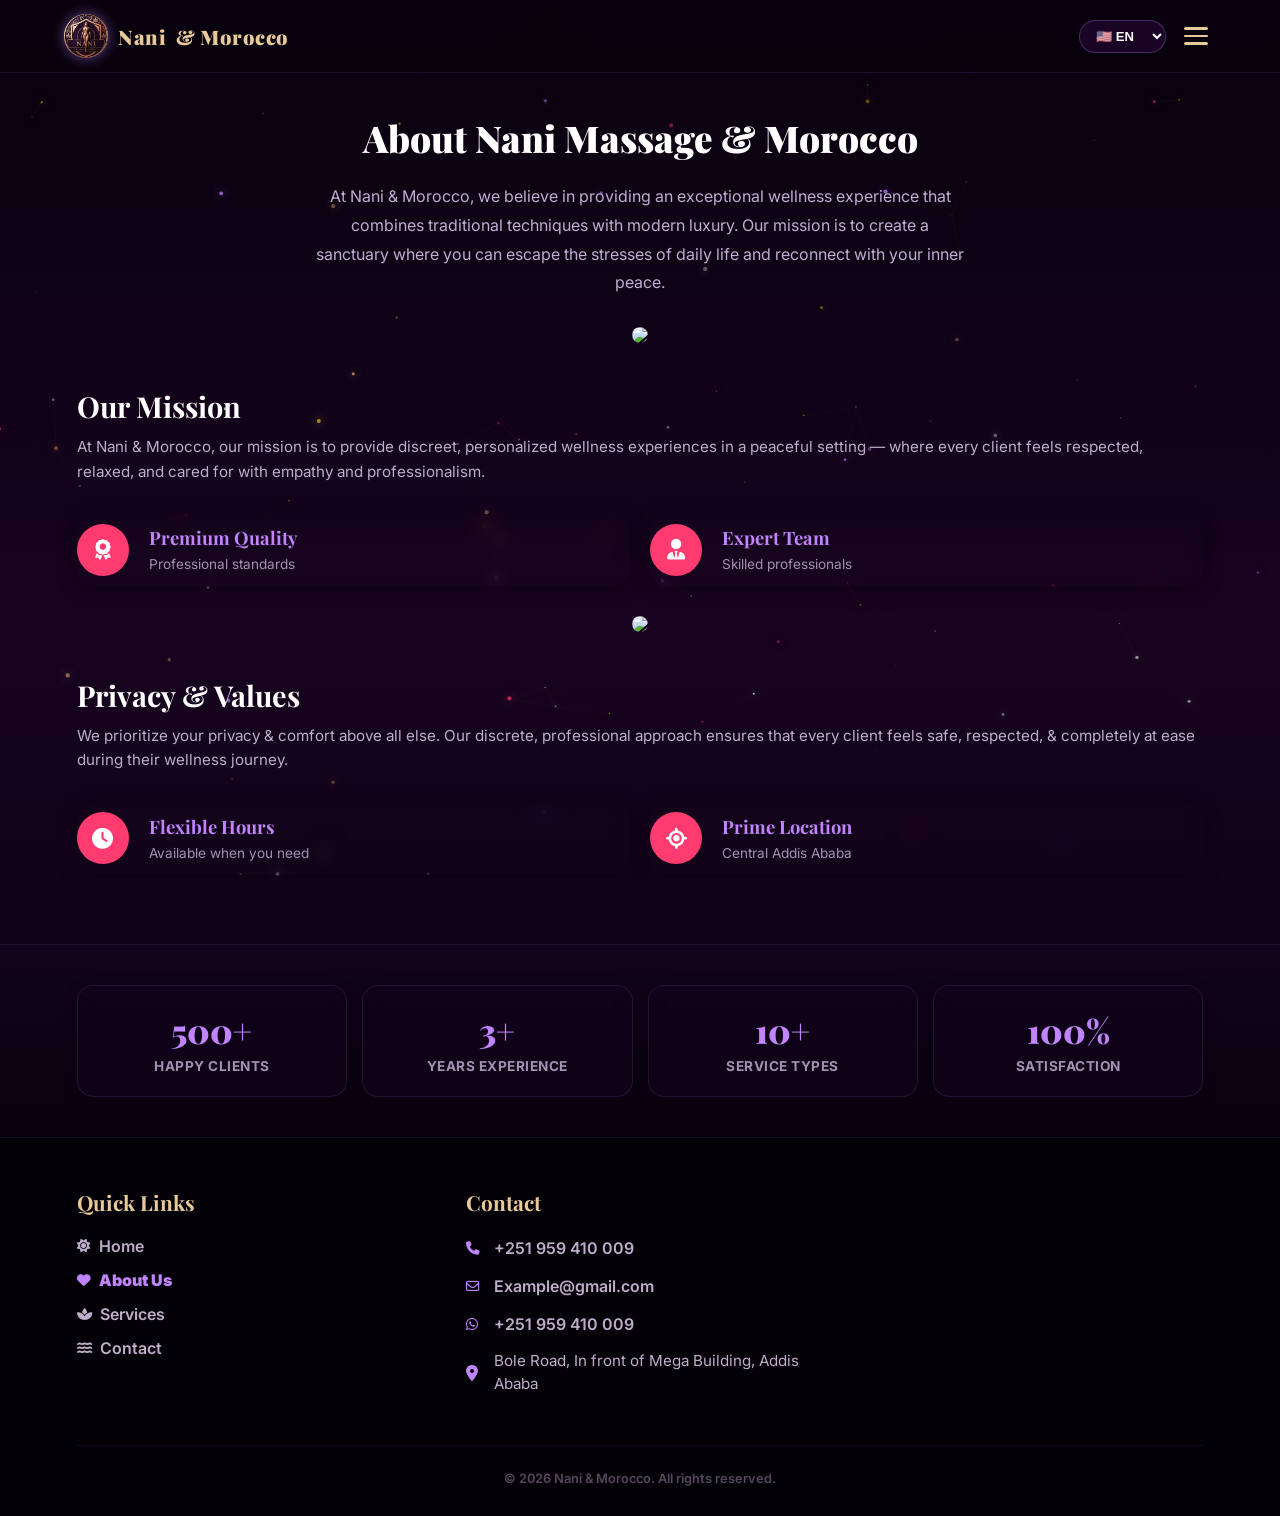
==== commit 95231f01: "Update about.html" ====
--- a/about.html
+++ b/about.html
@@ -10,21 +10,114 @@
     <link rel="preconnect" href="https://fonts.gstatic.com" crossorigin>
     <link href="https://fonts.googleapis.com/css2?family=Inter:wght@400;600;700;900&family=Playfair+Display:wght@700;900&display=swap" rel="stylesheet">
     <link rel="stylesheet" href="https://cdnjs.cloudflare.com/ajax/libs/font-awesome/6.4.0/css/all.min.css">
+
+<style>
+.navbar {
+    display: flex !important;
+    justify-content: space-between !important;
+    align-items: center !important;
+    padding: 14px 5% !important;
+}
+.logo {
+    display: flex !important;
+    align-items: center !important;
+    gap: 10px !important;
+    white-space: nowrap !important;
+    font-family: 'Playfair Display', serif !important;
+    font-size: 1.25rem !important;
+    font-weight: 900 !important;
+    color: #e8c99a !important;
+    text-decoration: none !important;
+}
+.logo span { color: #e8c99a !important; }
+.logo img {
+    width: 44px !important; height: 44px !important;
+    border-radius: 50% !important; object-fit: cover !important;
+    mix-blend-mode: lighten !important;
+    box-shadow: 0 0 14px rgba(192,132,252,0.5) !important;
+    flex-shrink: 0 !important;
+}
+.hamburger-btn {
+    background: none; border: none; cursor: pointer;
+    display: flex; flex-direction: column;
+    gap: 5px; padding: 8px;
+}
+.hamburger-btn span {
+    display: block; width: 24px; height: 2.5px;
+    background: #e8c99a; border-radius: 3px;
+    transition: all 0.3s ease;
+}
+.nav-right { display: flex; align-items: center; gap: 10px; }
+.side-menu {
+    position: fixed; top: 0; right: -280px;
+    width: 260px; height: 100vh;
+    background: rgba(10,2,18,0.97);
+    backdrop-filter: blur(20px);
+    border-left: 1px solid rgba(192,132,252,0.2);
+    z-index: 999;
+    transition: right 0.35s cubic-bezier(0.4,0,0.2,1);
+    padding: 80px 30px 30px;
+    display: flex; flex-direction: column; gap: 8px;
+}
+.side-menu.open { right: 0; }
+.side-menu a {
+    color: #d4c5e2; text-decoration: none;
+    font-size: 1rem; font-weight: 600;
+    padding: 12px 16px; border-radius: 12px;
+    display: flex; align-items: center; gap: 12px;
+    transition: background 0.2s ease, color 0.2s ease;
+    border: 1px solid transparent;
+}
+.side-menu a:hover, .side-menu a.active-link {
+    background: rgba(192,132,252,0.1);
+    border-color: rgba(192,132,252,0.2);
+    color: #c084fc;
+}
+.side-menu a i { width: 18px; color: #e8c99a; }
+.menu-overlay {
+    position: fixed; inset: 0;
+    background: rgba(0,0,0,0.5);
+    z-index: 998; display: none;
+}
+.menu-overlay.open { display: block; }
+.close-menu {
+    position: absolute; top: 20px; right: 20px;
+    background: rgba(192,132,252,0.15);
+    border: 1px solid rgba(192,132,252,0.3);
+    color: #c084fc; width: 36px; height: 36px;
+    border-radius: 50%; font-size: 1.1rem;
+    cursor: pointer; display: flex;
+    align-items: center; justify-content: center;
+}
+.lang-dropdown-select {
+    background: rgba(30,6,44,0.8) !important;
+    border: 1px solid rgba(192,132,252,0.3) !important;
+    color: #fff !important; padding: 7px 12px !important;
+    border-radius: 20px !important; font-size: 0.82rem !important;
+    font-weight: 700 !important; cursor: pointer !important;
+    outline: none !important;
+}
+</style>
 </head>
 <body>
 
     <!-- ═══ PARTICLE ANIMATION ═══ -->
     <canvas id="particle-canvas"></canvas>
 
-    <header class="navbar">
-        <a href="index.html" class="logo" style="text-decoration:none;display:flex;align-items:center;gap:10px;white-space:nowrap;">
-            <img src="logo.png" alt="Nani Logo" style="width:46px;height:46px;border-radius:50%;object-fit:cover;mix-blend-mode:lighten;box-shadow:0 0 14px rgba(192,132,252,0.5);">
+        <header class="navbar">
+        <a href="index.html" class="logo">
+            <img src="logo.png" alt="Nani Logo">
             Nani <span>& Morocco</span>
         </a>
-        <select id="lang-switcher" class="lang-dropdown-select">
-            <option value="en" selected>🇺🇸 EN</option>
-            <option value="am">🇪🇹 AM</option>
-        </select>
+        <div class="nav-right">
+            <select id="lang-switcher" class="lang-dropdown-select">
+                <option value="en" selected>🇺🇸 EN</option>
+                <option value="am">🇪🇹 AM</option>
+            </select>
+            <button class="hamburger-btn" onclick="openMenu()" aria-label="Menu">
+                <span></span><span></span><span></span>
+            </button>
+        </div>
     </header>
 
     <section class="get-in-touch-section">
@@ -221,5 +314,19 @@
         switcher.value = savedLang;
         applyLanguage(savedLang);
     </script>
+
+<div class="menu-overlay" id="menuOverlay" onclick="closeMenu()"></div>
+<div class="side-menu" id="sideMenu">
+    <button class="close-menu" onclick="closeMenu()"><i class="fa-solid fa-xmark"></i></button>
+    <a href="index.html"><i class="fa-solid fa-house"></i> Home</a>
+    <a href="about.html"><i class="fa-solid fa-heart"></i> About Us</a>
+    <a href="services.html"><i class="fa-solid fa-spa"></i> Services</a>
+    <a href="booking.html"><i class="fa-solid fa-phone"></i> Contact</a>
+</div>
+<script>
+function openMenu(){document.getElementById('sideMenu').classList.add('open');document.getElementById('menuOverlay').classList.add('open');}
+function closeMenu(){document.getElementById('sideMenu').classList.remove('open');document.getElementById('menuOverlay').classList.remove('open');}
+</script>
+
 </body>
 </html>
--- a/style.css
+++ b/style.css
@@ -1,11 +1,13 @@
 /* ==========================================================================
-   1. Base Setup & Font Integration
+   COLOR PALETTE
+   --gold:    #e8c99a  (soft rose-gold — ቢጫ ሳይሆን elegant)
+   --pink:    #ff3b70  (accent pink)
+   --purple:  #c084fc  (logo & highlights)
+   --text:    #d4c5e2  (body text — soft lavender white)
+   --card-bg: rgba(18,4,28,0.85)
    ========================================================================== */
-* {
-    margin: 0;
-    padding: 0;
-    box-sizing: border-box;
-}
+
+* { margin: 0; padding: 0; box-sizing: border-box; }
 
 body {
     background: linear-gradient(180deg, #07020d 0%, #17031f 40%, #07020d 100%);
@@ -15,88 +17,48 @@
     position: relative;
 }
 
-/* ==========================================================================
-   PARTICLE ANIMATION CANVAS
-   ========================================================================== */
+/* ── PARTICLE CANVAS ── */
 #particle-canvas {
-    position: fixed;
-    top: 0; left: 0;
+    position: fixed; top: 0; left: 0;
     width: 100%; height: 100%;
-    z-index: 0;
-    pointer-events: none;
-}
-
-/* Ensure all content sits above canvas */
-.navbar, section, footer, header {
-    position: relative;
-    z-index: 1;
-}
-
-/* ==========================================================================
-   2. Header & Language Switcher Dropdown
-   ========================================================================== */
+    z-index: 0; pointer-events: none;
+}
+
+.navbar, section, footer, header { position: relative; z-index: 1; }
+
+/* ── NAVBAR ── */
 .navbar {
-    display: flex;
-    justify-content: space-between;
-    align-items: center;
+    display: flex; justify-content: space-between; align-items: center;
     padding: 18px 6%;
-    background: rgba(7, 2, 13, 0.85);
+    background: rgba(7, 2, 13, 0.88);
     backdrop-filter: blur(20px);
-    border-bottom: 1px solid rgba(255, 215, 0, 0.12);
-    position: sticky;
-    top: 0; z-index: 100;
+    border-bottom: 1px solid rgba(192, 132, 252, 0.12);
+    position: sticky; top: 0; z-index: 100;
 }
 
 .logo {
     font-family: 'Playfair Display', serif;
-    font-size: 1.35rem;
-    font-weight: 900;
-    color: #FFFFFF;
-    letter-spacing: 0.5px;
-}
-
-.logo span { color: #ffd700; }
-
-.nav-right {
-    display: flex;
-    align-items: center;
-    gap: 12px;
-}
+    font-size: 1.35rem; font-weight: 900;
+    color: #FFFFFF; letter-spacing: 0.5px;
+}
+.logo span { color: #c084fc; }
+
+.nav-right { display: flex; align-items: center; gap: 12px; }
 
 .lang-dropdown-select {
-    background: #1e062c;
-    border: 1px solid #4a1566;
-    color: #FFFFFF;
-    padding: 8px 14px;
-    border-radius: 20px;
-    font-size: 0.85rem;
-    font-weight: 700;
-    cursor: pointer;
-    outline: none;
-}
-
-.lang-dropdown-select option {
-    background: #17031f;
-    color: #FFFFFF;
-}
-
-/* ==========================================================================
-   3. Hero Showcase (Welcome Page)
-   ========================================================================== */
-.hero-section {
-    padding: 60px 6% 40px 6%;
-    text-align: center;
-    position: relative;
-    z-index: 1;
-}
+    background: #1e062c; border: 1px solid #4a1566;
+    color: #FFFFFF; padding: 8px 14px; border-radius: 20px;
+    font-size: 0.85rem; font-weight: 700; cursor: pointer; outline: none;
+}
+.lang-dropdown-select option { background: #17031f; color: #FFFFFF; }
+
+/* ── HERO ── */
+.hero-section { padding: 60px 6% 40px 6%; text-align: center; position: relative; z-index: 1; }
 
 .hero-icon {
-    font-size: 2.5rem;
-    color: #ffd700;
-    margin-bottom: 15px;
+    font-size: 2.5rem; color: #c084fc; margin-bottom: 15px;
     animation: floatIcon 3s ease-in-out infinite;
 }
-
 @keyframes floatIcon {
     0%, 100% { transform: translateY(0); }
     50% { transform: translateY(-8px); }
@@ -104,277 +66,208 @@
 
 .hero-title {
     font-family: 'Playfair Display', serif;
-    font-size: 2.6rem;
-    font-weight: 900;
-    line-height: 1.3;
-    margin-bottom: 20px;
-    letter-spacing: 0.5px;
+    font-size: 2.6rem; font-weight: 900;
+    line-height: 1.3; margin-bottom: 20px; letter-spacing: 0.5px;
 }
 
 .hero-desc {
-    color: #ffd700;
-    font-size: 1rem;
-    font-weight: 600;
-    line-height: 1.6;
-    max-width: 540px;
-    margin: 0 auto 35px auto;
+    color: #d4c5e2;
+    font-size: 1rem; font-weight: 500; line-height: 1.6;
+    max-width: 540px; margin: 0 auto 35px auto;
 }
 
 .hero-buttons {
-    display: flex;
-    flex-direction: column;
-    gap: 15px;
-    max-width: 320px;
-    margin: 0 auto;
-}
-
+    display: flex; flex-direction: column;
+    gap: 15px; max-width: 320px; margin: 0 auto;
+}
+
+/* ── BUTTONS ── */
 .btn-pink-full {
     display: inline-block;
     background: linear-gradient(90deg, #ff3b70 0%, #e60042 100%);
-    color: #fff;
-    padding: 16px;
-    border-radius: 30px;
-    border: none;
-    font-weight: 800;
-    font-size: 1rem;
-    cursor: pointer;
-    text-decoration: none;
-    text-align: center;
-    box-shadow: 0 4px 20px rgba(255, 59, 112, 0.4);
-    transition: transform 0.2s ease, box-shadow 0.2s ease;
-    width: 100%;
-}
-
-.btn-pink-full:hover {
-    transform: translateY(-2px);
-    box-shadow: 0 8px 30px rgba(255, 59, 112, 0.55);
-}
-
+    color: #fff; padding: 16px; border-radius: 30px; border: none;
+    font-weight: 800; font-size: 1rem; cursor: pointer;
+    text-decoration: none; text-align: center;
+    box-shadow: 0 4px 20px rgba(255, 59, 112, 0.35);
+    transition: transform 0.2s ease, box-shadow 0.2s ease; width: 100%;
+}
+.btn-pink-full:hover { transform: translateY(-2px); box-shadow: 0 8px 30px rgba(255, 59, 112, 0.5); }
 .btn-pink-full:active { transform: scale(0.98); }
 
 .btn-gold-outline {
-    display: inline-block;
-    background: transparent;
-    border: 1.5px solid #ffd700;
-    color: #ffd700;
-    padding: 14px;
-    border-radius: 30px;
-    font-weight: 800;
-    font-size: 1rem;
-    cursor: pointer;
-    text-decoration: none;
-    text-align: center;
-    transition: background 0.2s ease;
-}
-
-.btn-gold-outline:hover {
-    background: rgba(255, 215, 0, 0.08);
-}
-
-/* ==========================================================================
-   4. Premium Services Layout
-   ========================================================================== */
+    display: inline-block; background: transparent;
+    border: 1.5px solid rgba(192, 132, 252, 0.6);
+    color: #c084fc; padding: 14px; border-radius: 30px;
+    font-weight: 800; font-size: 1rem; cursor: pointer;
+    text-decoration: none; text-align: center;
+    transition: background 0.2s ease, border-color 0.2s ease;
+}
+.btn-gold-outline:hover { background: rgba(192, 132, 252, 0.08); border-color: #c084fc; }
+
+/* ── SERVICES SECTION ── */
 .premium-services-section { padding: 40px 6%; }
 .services-header-box { text-align: center; margin-bottom: 35px; }
-.gold-tag { color: #ffd700; font-size: 0.85rem; font-weight: 800; letter-spacing: 1.5px; display: block; }
-.services-header-box h2 { font-family: 'Playfair Display', serif; font-size: 2.3rem; font-weight: 900; margin-top: 10px; }
+
+.gold-tag {
+    color: #e8c99a; font-size: 0.85rem; font-weight: 800;
+    letter-spacing: 1.5px; display: block;
+}
+.services-header-box h2 {
+    font-family: 'Playfair Display', serif;
+    font-size: 2.3rem; font-weight: 900; margin-top: 10px;
+}
 .services-header-box p { color: #a491b3; font-size: 0.95rem; margin-top: 8px; }
 
 .services-vertical-list { display: flex; flex-direction: column; gap: 30px; }
 
 .service-panel-card {
     background: rgba(18, 4, 28, 0.85);
-    border: 1px solid #310d47;
-    border-radius: 20px;
-    overflow: hidden;
+    border: 1px solid rgba(192, 132, 252, 0.15);
+    border-radius: 20px; overflow: hidden;
     box-shadow: 0 5px 25px rgba(0,0,0,0.4);
     backdrop-filter: blur(10px);
     transition: transform 0.3s ease, box-shadow 0.3s ease;
 }
-
 .service-panel-card:hover {
     transform: translateY(-4px);
-    box-shadow: 0 12px 40px rgba(255, 59, 112, 0.15);
+    box-shadow: 0 12px 40px rgba(192, 132, 252, 0.15);
 }
 
 .panel-img-wrap { height: 230px; position: relative; }
 .panel-img-wrap img { width: 100%; height: 100%; object-fit: cover; }
 
 .panel-badge-pink, .panel-badge-blue {
-    position: absolute;
-    top: 15px; left: 15px;
-    color: white;
-    padding: 5px 14px;
-    border-radius: 20px;
-    font-size: 0.75rem;
-    font-weight: 800;
+    position: absolute; top: 15px; left: 15px;
+    color: white; padding: 5px 14px; border-radius: 20px;
+    font-size: 0.75rem; font-weight: 800;
 }
 .panel-badge-pink { background: #ff3b70; }
-.panel-badge-blue { background: #007bff; }
+.panel-badge-blue { background: #7c3aed; }
 
 .panel-info-content { padding: 25px; }
-.panel-info-content h3 { font-family: 'Playfair Display', serif; font-size: 1.4rem; font-weight: 900; color: #fff; margin-bottom: 12px; }
+.panel-info-content h3 {
+    font-family: 'Playfair Display', serif;
+    font-size: 1.4rem; font-weight: 900; color: #fff; margin-bottom: 12px;
+}
 .panel-text-desc { color: #c1aed3; font-size: 0.9rem; line-height: 1.6; margin-bottom: 15px; }
 
 .btn-panel-action {
-    display: block;
-    width: 100%;
-    border: none;
-    text-align: center;
-    background: #ffd700;
-    color: #000;
-    padding: 14px;
-    border-radius: 25px;
-    font-weight: 800;
-    font-size: 1rem;
-    cursor: pointer;
+    display: block; width: 100%; border: none; text-align: center;
+    background: linear-gradient(90deg, #c084fc, #7c3aed);
+    color: #fff; padding: 14px; border-radius: 25px;
+    font-weight: 800; font-size: 1rem; cursor: pointer;
     text-decoration: none;
-    box-shadow: 0 4px 12px rgba(255, 215, 0, 0.2);
+    box-shadow: 0 4px 12px rgba(192, 132, 252, 0.25);
     transition: transform 0.2s ease, box-shadow 0.2s ease;
 }
-
 .btn-panel-action:hover {
     transform: translateY(-2px);
-    box-shadow: 0 8px 25px rgba(255, 215, 0, 0.35);
-}
-
-/* ==========================================================================
-   5. Contact Info Layout
-   ========================================================================== */
+    box-shadow: 0 8px 25px rgba(192, 132, 252, 0.4);
+}
+
+/* ── CONTACT / GET IN TOUCH ── */
 .get-in-touch-section { padding: 40px 6%; text-align: center; }
-.get-in-touch-header h2 { font-family: 'Playfair Display', serif; font-size: 2.3rem; font-weight: 900; margin-bottom: 8px; }
+.get-in-touch-header h2 {
+    font-family: 'Playfair Display', serif;
+    font-size: 2.3rem; font-weight: 900; margin-bottom: 8px;
+}
 .get-in-touch-header p { color: #a491b3; font-size: 0.95rem; margin-bottom: 30px; }
 
 .contact-cards-stack { display: flex; flex-direction: column; gap: 20px; margin-bottom: 30px; text-align: left; }
 
 .contact-detail-row {
     background: rgba(22, 5, 36, 0.8);
-    border: 1px solid rgba(255, 215, 0, 0.15);
-    padding: 20px;
-    border-radius: 16px;
-    display: flex;
-    align-items: center;
-    gap: 20px;
+    border: 1px solid rgba(192, 132, 252, 0.12);
+    padding: 20px; border-radius: 16px;
+    display: flex; align-items: center; gap: 20px;
     box-shadow: 0 4px 20px rgba(0, 0, 0, 0.25);
     backdrop-filter: blur(8px);
     transition: border-color 0.3s ease, transform 0.3s ease;
 }
-
 .contact-detail-row:hover {
-    border-color: rgba(255, 215, 0, 0.35);
+    border-color: rgba(192, 132, 252, 0.3);
     transform: translateY(-2px);
 }
 
 .icon-circle-bg {
-    width: 52px; height: 52px;
-    border-radius: 50%;
-    display: flex;
-    justify-content: center;
-    align-items: center;
-    color: white;
-    font-size: 1.3rem;
-    flex-shrink: 0;
+    width: 52px; height: 52px; border-radius: 50%;
+    display: flex; justify-content: center; align-items: center;
+    color: white; font-size: 1.3rem; flex-shrink: 0;
 }
 .pink-btn-circle { background: #ff3b70; }
 
-.contact-row-text h4 { color: #ffd700; font-size: 1.15rem; font-weight: 700; font-family: 'Playfair Display', serif; }
+.contact-row-text h4 {
+    color: #c084fc;
+    font-size: 1.15rem; font-weight: 700;
+    font-family: 'Playfair Display', serif;
+}
 .contact-row-text p { font-size: 0.9rem; margin-top: 4px; color: #bfaec9; line-height: 1.5; }
 
-/* ==========================================================================
-   6. Contact Form
-   ========================================================================== */
+/* ── FORM ── */
 .appointment-form-box {
     background: rgba(18, 4, 28, 0.85);
-    border: 1px solid #310d47;
-    padding: 35px 25px;
-    border-radius: 20px;
+    border: 1px solid rgba(192, 132, 252, 0.15);
+    padding: 35px 25px; border-radius: 20px;
     box-shadow: 0 8px 25px rgba(0, 0, 0, 0.4);
-    backdrop-filter: blur(10px);
-    text-align: left;
-}
-
+    backdrop-filter: blur(10px); text-align: left;
+}
 .appointment-form-box h3 {
     font-family: 'Playfair Display', serif;
-    font-size: 1.6rem;
-    color: #fff;
-    margin-bottom: 18px;
-    text-align: center;
+    font-size: 1.6rem; color: #fff; margin-bottom: 18px; text-align: center;
 }
 
 .form-field-group { margin-bottom: 20px; }
-
 .form-field-group label {
-    display: block;
-    font-size: 0.9rem;
-    color: #ffd700;
-    margin-bottom: 8px;
-    font-weight: 600;
-}
-
+    display: block; font-size: 0.9rem;
+    color: #c084fc; margin-bottom: 8px; font-weight: 600;
+}
 .form-field-group input {
-    width: 100%;
-    padding: 14px;
-    background: #1e062c !important;
-    border: 1px solid #4a1566 !important;
-    color: #FFFFFF !important;
-    border-radius: 10px;
-    outline: none;
-    font-size: 0.95rem;
-    transition: border-color 0.3s ease;
-}
-
-.form-field-group input:focus { border-color: #ff3b70 !important; }
+    width: 100%; padding: 14px;
+    background: #1e062c !important; border: 1px solid #4a1566 !important;
+    color: #FFFFFF !important; border-radius: 10px;
+    outline: none; font-size: 0.95rem; transition: border-color 0.3s ease;
+}
+.form-field-group input:focus { border-color: #c084fc !important; }
 .form-field-group input::placeholder { color: #7a638a !important; }
 
-/* ==========================================================================
-   7. Escape Banner
-   ========================================================================== */
+/* ── ESCAPE BANNER ── */
 .not-sure-section { padding: 30px 6%; }
 .not-sure-box {
     background: linear-gradient(135deg, rgba(35, 6, 53, 0.9) 0%, rgba(11, 1, 18, 0.9) 100%);
-    border: 1px solid #ff3b70;
-    border-radius: 24px;
-    padding: 40px 25px;
-    text-align: center;
-    box-shadow: 0 8px 30px rgba(255, 59, 112, 0.15);
+    border: 1px solid rgba(192, 132, 252, 0.3);
+    border-radius: 24px; padding: 40px 25px; text-align: center;
+    box-shadow: 0 8px 30px rgba(192, 132, 252, 0.1);
     backdrop-filter: blur(10px);
 }
-
 .not-sure-box h2 { font-weight: 900; font-size: 1.9rem; margin-bottom: 12px; }
-.not-sure-box p { color: #ffd700; font-size: 0.95rem; line-height: 1.6; margin-bottom: 25px; }
-
-/* ==========================================================================
-   8. Stats (About Page)
-   ========================================================================== */
+.not-sure-box p { color: #d4c5e2; font-size: 0.95rem; line-height: 1.6; margin-bottom: 25px; }
+
+/* ── STATS (About) ── */
 .stats-grid-container {
-    display: grid;
-    grid-template-columns: repeat(2, 1fr);
-    gap: 15px;
-    padding: 40px 6%;
+    display: grid; grid-template-columns: repeat(2, 1fr);
+    gap: 15px; padding: 40px 6%;
     background: linear-gradient(180deg, #12041c 0%, #07020d 100%);
-    border-top: 1px solid #230b33;
-}
-
+    border-top: 1px solid rgba(192, 132, 252, 0.1);
+}
 .stat-item-box {
     background: rgba(17, 3, 25, 0.8);
-    border: 1px solid #280b3b;
-    padding: 22px 15px;
-    border-radius: 16px;
-    text-align: center;
-    box-shadow: 0 4px 15px rgba(0,0,0,0.2);
-    backdrop-filter: blur(8px);
-}
-
-.stat-item-box h3 { color: #ffd700; font-size: 2.1rem; font-weight: 900; font-family: 'Playfair Display', serif; }
-.stat-item-box p { color: #a491b3; font-size: 0.85rem; margin-top: 6px; font-weight: 700; text-transform: uppercase; letter-spacing: 0.5px; }
-
-/* ==========================================================================
-   9. Footer
-   ========================================================================== */
+    border: 1px solid rgba(192, 132, 252, 0.12);
+    padding: 22px 15px; border-radius: 16px; text-align: center;
+    box-shadow: 0 4px 15px rgba(0,0,0,0.2); backdrop-filter: blur(8px);
+}
+.stat-item-box h3 {
+    color: #c084fc; font-size: 2.1rem; font-weight: 900;
+    font-family: 'Playfair Display', serif;
+}
+.stat-item-box p {
+    color: #a491b3; font-size: 0.85rem; margin-top: 6px;
+    font-weight: 700; text-transform: uppercase; letter-spacing: 0.5px;
+}
+
+/* ── FOOTER ── */
 .vip-luxury-footer {
-    background: rgba(4, 1, 8, 0.95);
-    padding: 50px 6% 30px 6%;
-    border-top: 1px solid rgba(255, 215, 0, 0.1);
+    background: rgba(4, 1, 8, 0.95); padding: 50px 6% 30px 6%;
+    border-top: 1px solid rgba(192, 132, 252, 0.08);
     backdrop-filter: blur(10px);
 }
 .footer-inner-content { display: flex; flex-direction: column; gap: 35px; }
@@ -382,79 +275,43 @@
 .brand-social-icons { display: flex; gap: 12px; margin-top: 20px; }
 
 .footer-round-btn {
-    width: 42px; height: 42px;
-    border-radius: 50%;
-    background: #12041c;
-    border: 1px solid #2d0c40;
-    color: #ffd700;
-    display: flex;
-    justify-content: center;
-    align-items: center;
-    text-decoration: none;
-    font-size: 1.1rem;
+    width: 42px; height: 42px; border-radius: 50%;
+    background: #12041c; border: 1px solid rgba(192,132,252,0.2);
+    color: #c084fc; display: flex; justify-content: center;
+    align-items: center; text-decoration: none; font-size: 1.1rem;
     transition: background 0.2s ease, transform 0.2s ease;
 }
-
-.footer-round-btn:hover {
-    background: #2d0c40;
-    transform: scale(1.1);
-}
+.footer-round-btn:hover { background: #2d0c40; transform: scale(1.1); }
 
 .footer-links-column h3 {
     font-family: 'Playfair Display', serif;
-    color: #ffd700;
-    font-size: 1.3rem;
-    margin-bottom: 20px;
-    font-weight: 700;
+    color: #e8c99a; font-size: 1.3rem; margin-bottom: 20px; font-weight: 700;
 }
 .footer-links-column ul { list-style: none; }
 .footer-links-column li { margin-bottom: 14px; }
 
 .footer-links-column a {
-    color: #bfaec9;
-    text-decoration: none;
-    font-size: 1rem;
-    font-weight: 600;
-    display: flex;
-    align-items: center;
+    color: #bfaec9; text-decoration: none; font-size: 1rem;
+    font-weight: 600; display: flex; align-items: center;
     transition: color 0.2s ease;
 }
-
-.footer-links-column a:hover { color: #ffd700; }
-
-.footer-links-column a i {
-    font-size: 0.85rem;
-    margin-right: 8px;
-}
-
-.footer-links-column a.active-link {
-    color: #ffd700 !important;
-    font-weight: 900;
-}
+.footer-links-column a:hover { color: #c084fc; }
+.footer-links-column a i { font-size: 0.85rem; margin-right: 8px; }
+.footer-links-column a.active-link { color: #c084fc !important; font-weight: 900; }
 
 .footer-contact-details li {
-    display: flex;
-    align-items: center;
-    gap: 10px;
-    color: #bfaec9;
-    font-size: 0.95rem;
-    line-height: 1.5;
-}
-.footer-contact-details i { color: #ffd700; width: 20px; font-size: 1rem; }
+    display: flex; align-items: center; gap: 10px;
+    color: #bfaec9; font-size: 0.95rem; line-height: 1.5;
+}
+.footer-contact-details i { color: #c084fc; width: 20px; font-size: 1rem; }
 
 .footer-copyright-bottom {
-    text-align: center;
-    border-top: 1px solid #12041c;
-    padding-top: 25px;
-    margin-top: 35px;
-    color: #55485c;
-    font-size: 0.8rem;
-    font-weight: 600;
-}
-
-/* ==========================================================================
-   10. Responsive
-   ========================================================================== */
+    text-align: center; border-top: 1px solid #12041c;
+    padding-top: 25px; margin-top: 35px;
+    color: #55485c; font-size: 0.8rem; font-weight: 600;
+}
+
+/* ── RESPONSIVE ── */
 @media (min-width: 768px) {
     .hero-buttons { flex-direction: row; max-width: 100%; justify-content: center; }
     .footer-inner-content { grid-template-columns: repeat(3, 1fr); display: grid; gap: 40px; }
@@ -464,3 +321,12 @@
     .not-sure-box { max-width: 700px; margin: 0 auto; padding: 50px; }
     .appointment-form-box { max-width: 600px; margin: 40px auto 0 auto; }
 }
+
+/* ── NAVBAR LOGO FIX ── */
+.logo {
+    white-space: nowrap;
+    font-size: 1.15rem !important;
+}
+.logo img {
+    flex-shrink: 0;
+}
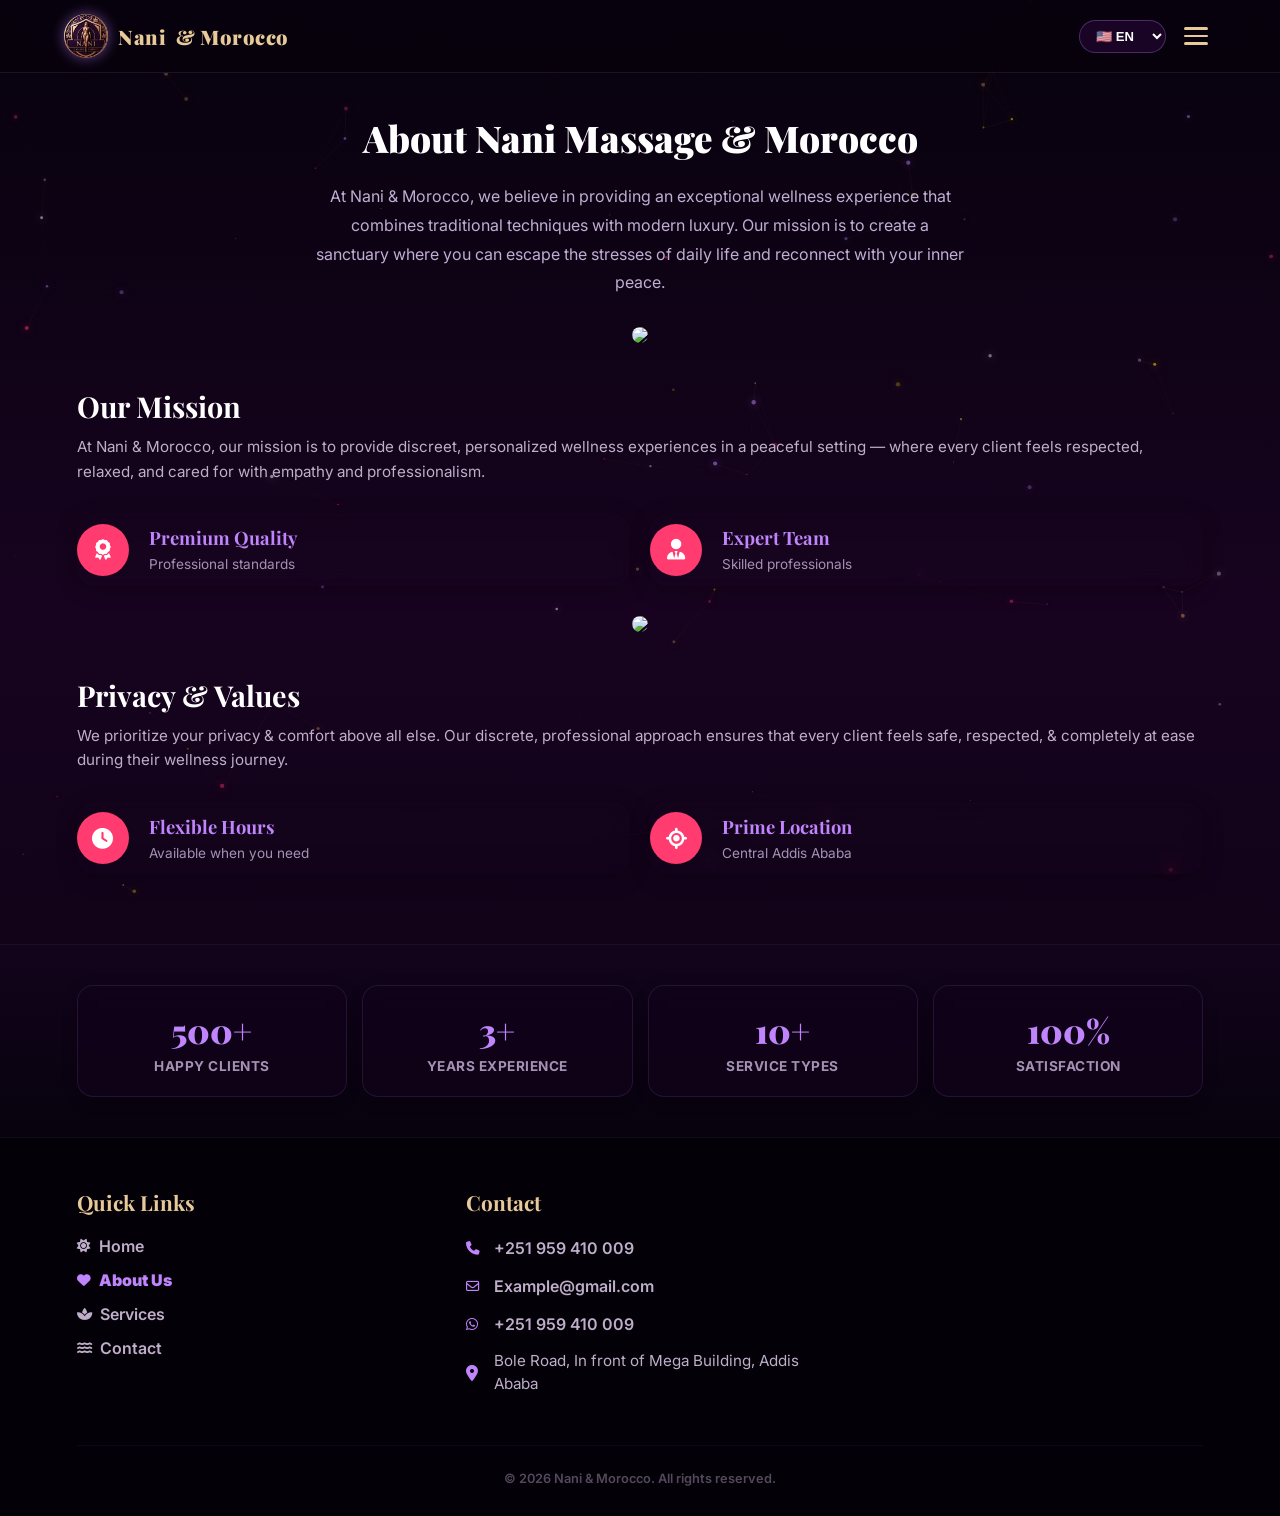
==== commit 981681f5: "Enhance navigation links with styles and new button Updated the Contact link styling and added a Boo" ====
--- a/about.html
+++ b/about.html
@@ -321,7 +321,10 @@
     <a href="index.html"><i class="fa-solid fa-house"></i> Home</a>
     <a href="about.html"><i class="fa-solid fa-heart"></i> About Us</a>
     <a href="services.html"><i class="fa-solid fa-spa"></i> Services</a>
-    <a href="booking.html"><i class="fa-solid fa-phone"></i> Contact</a>
+    <a href="booking.html" style="color:#e8c99a !important;"><i class="fa-solid fa-phone" style="color:#e8c99a;"></i> Contact</a>
+    <a href="booking.html" style="background:linear-gradient(90deg,#e8a825,#c47d0e);color:#000 !important;font-weight:900;justify-content:center;border:none;margin-top:10px;">
+        <i class="fa-solid fa-calendar-check" style="color:#000;"></i> Book Now
+    </a>
 </div>
 <script>
 function openMenu(){document.getElementById('sideMenu').classList.add('open');document.getElementById('menuOverlay').classList.add('open');}
